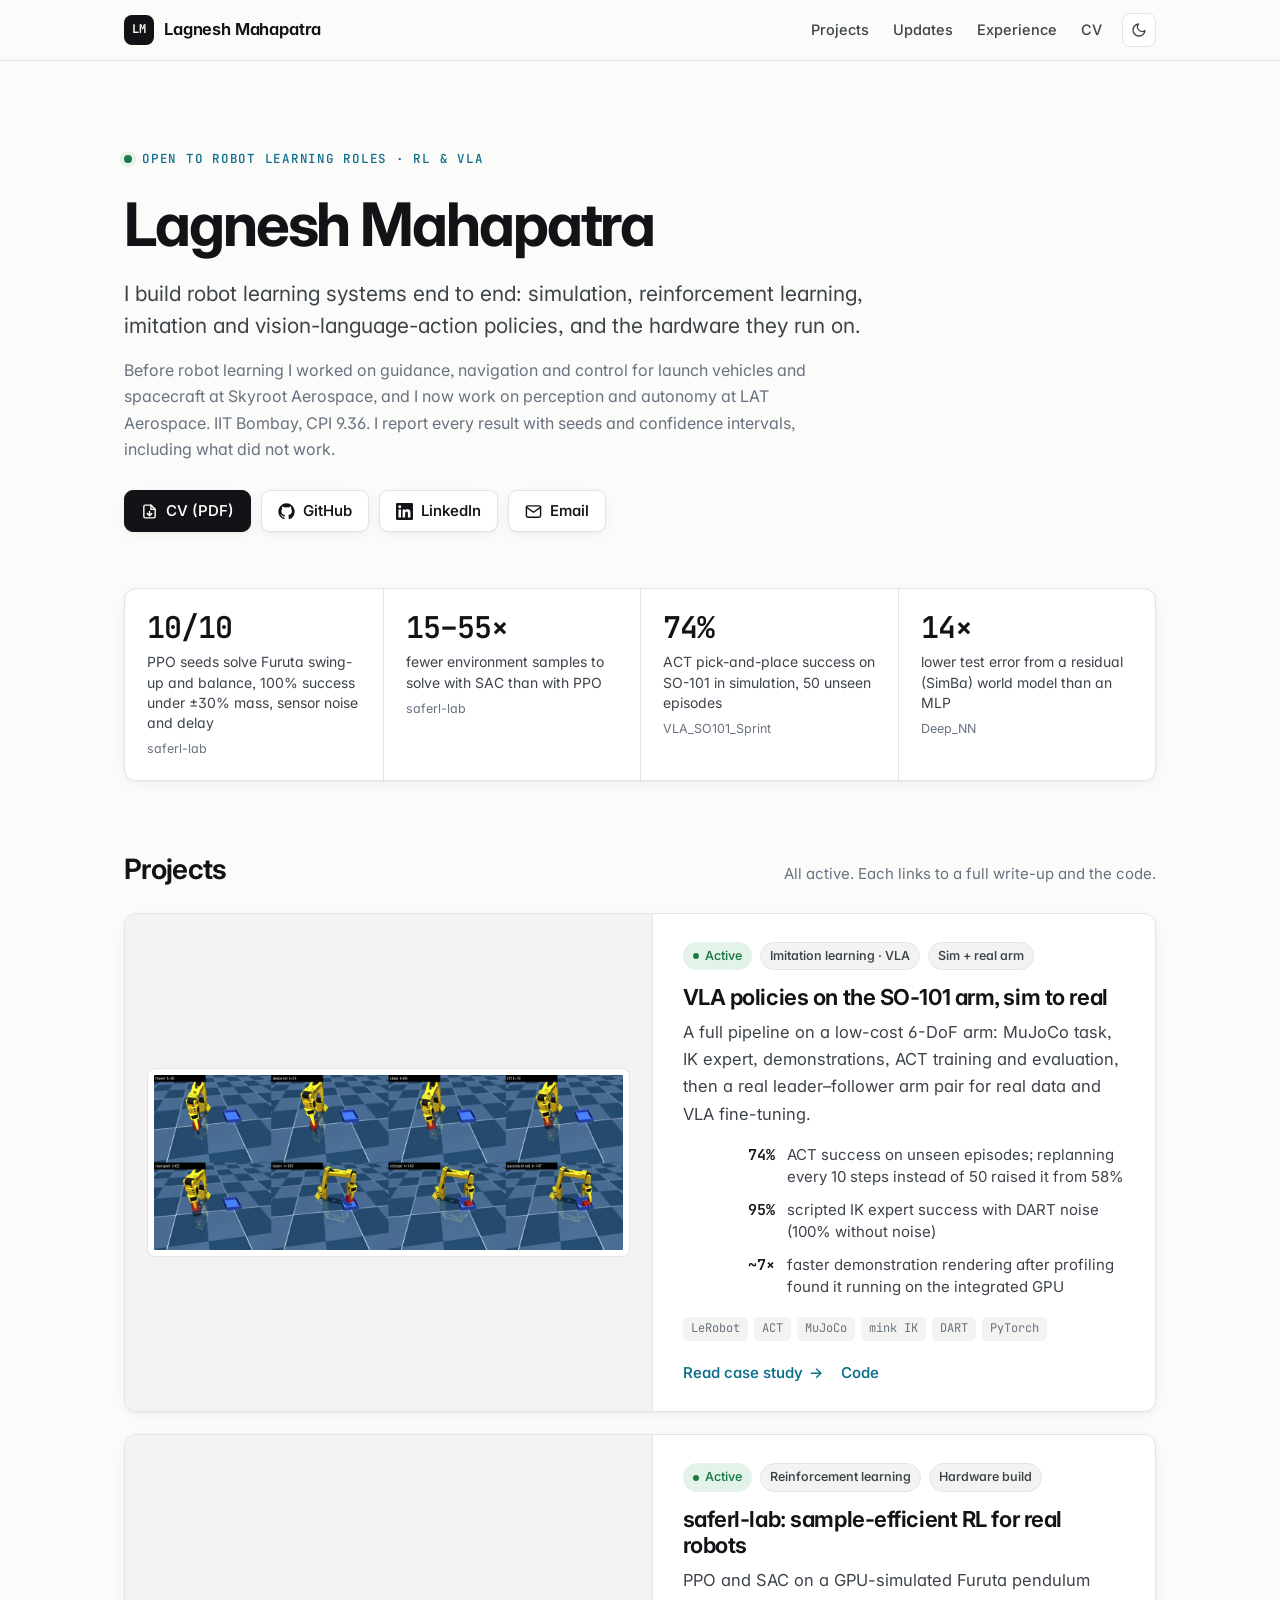
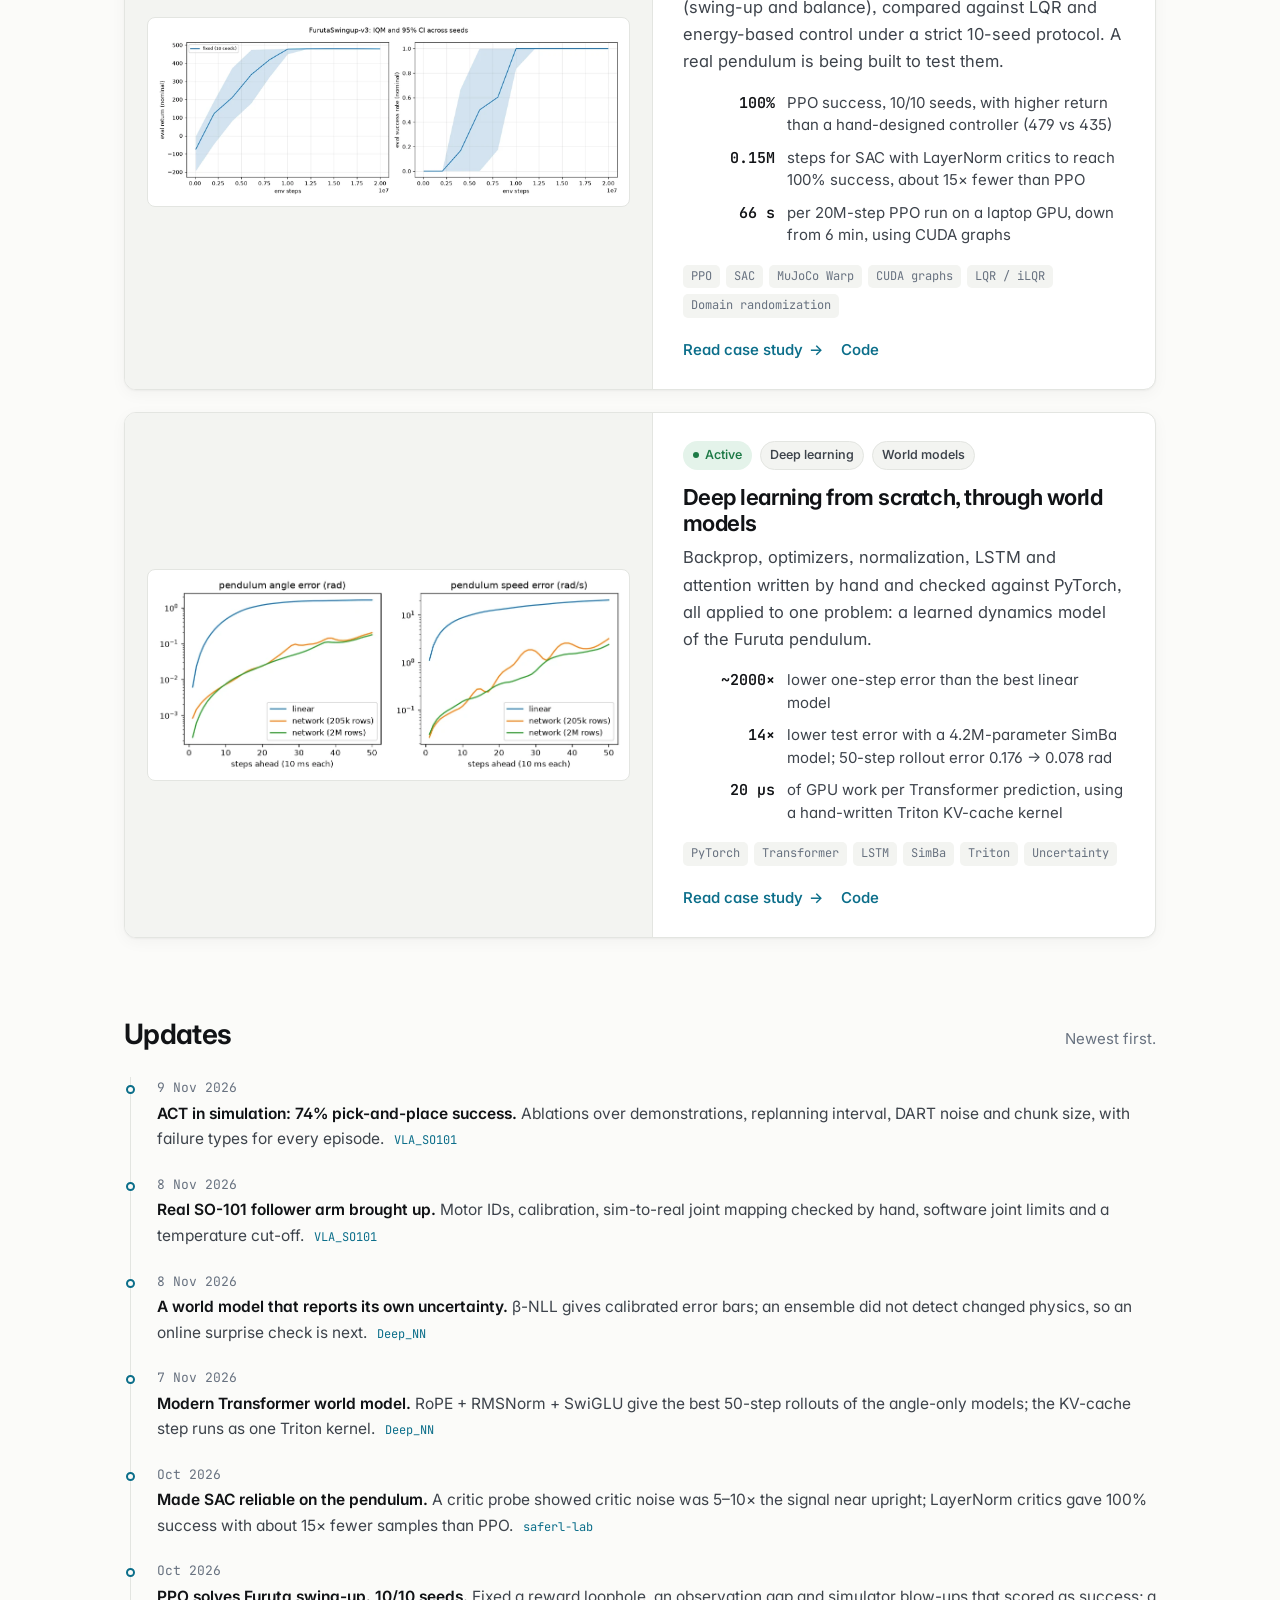
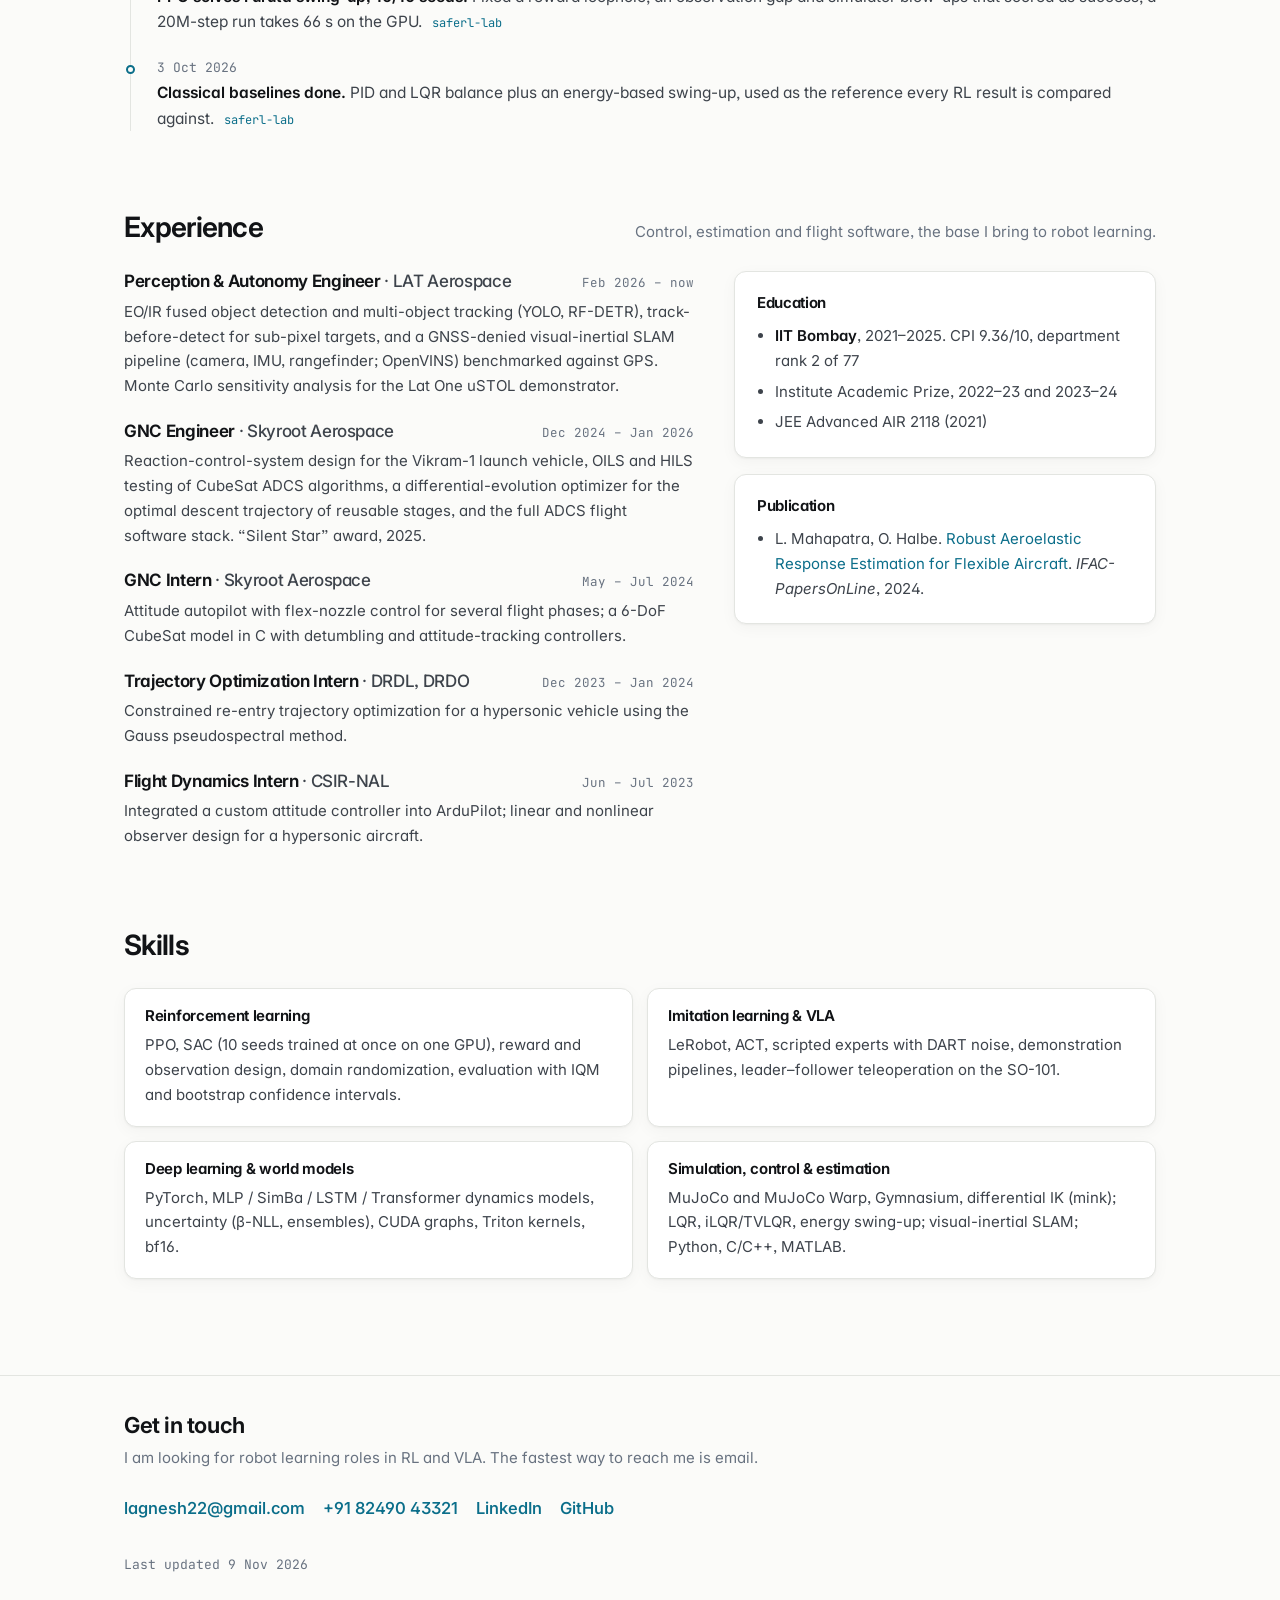
==== index.html @ abe3c2e4 "Portfolio site: home page and three project case studies Co-Authored-By: Claude Opus 5.5 <noreply@an" ====
<!doctype html>
<html lang="en">
<head>
  <meta charset="utf-8">
  <meta name="viewport" content="width=device-width, initial-scale=1">
  <title>Lagnesh Mahapatra · Robot Learning (RL &amp; VLA)</title>
  <meta name="description" content="Lagnesh Mahapatra: robot learning engineer working on reinforcement learning and vision-language-action policies, from MuJoCo simulation to real hardware (SO-101 arm, Furuta pendulum). IIT Bombay, ex-Skyroot GNC.">
  <meta name="author" content="Lagnesh Mahapatra">
  <link rel="canonical" href="https://lagnesh2003.github.io/">

  <meta property="og:type" content="website">
  <meta property="og:url" content="https://lagnesh2003.github.io/">
  <meta property="og:title" content="Lagnesh Mahapatra · Robot Learning (RL & VLA)">
  <meta property="og:description" content="RL and VLA policies for robots, sim to real: PPO/SAC on a Furuta pendulum, ACT/VLA on an SO-101 arm, world models from scratch.">
  <meta property="og:image" content="https://lagnesh2003.github.io/assets/img/og.png">
  <meta property="og:image:width" content="1200">
  <meta property="og:image:height" content="630">
  <meta name="twitter:card" content="summary_large_image">

  <link rel="icon" href="/favicon.svg" type="image/svg+xml">
  <meta name="theme-color" content="#fbfbf9" media="(prefers-color-scheme: light)">
  <meta name="theme-color" content="#0d0f12" media="(prefers-color-scheme: dark)">

  <link rel="preconnect" href="https://fonts.googleapis.com">
  <link rel="preconnect" href="https://fonts.gstatic.com" crossorigin>
  <link href="https://fonts.googleapis.com/css2?family=Inter:wght@400;500;600;700&family=JetBrains+Mono:wght@400;500;600&display=swap" rel="stylesheet">
  <link rel="stylesheet" href="/assets/css/style.css">
  <script>try{var t=localStorage.getItem("theme");if(t)document.documentElement.dataset.theme=t}catch(e){}</script>

  <script type="application/ld+json">
  {
    "@context": "https://schema.org",
    "@type": "Person",
    "name": "Lagnesh Mahapatra",
    "url": "https://lagnesh2003.github.io/",
    "jobTitle": "Robot Learning Engineer",
    "alumniOf": "Indian Institute of Technology Bombay",
    "knowsAbout": ["Reinforcement learning", "Vision-language-action models", "Imitation learning", "World models", "Robotics", "MuJoCo", "Control systems"],
    "sameAs": [
      "https://github.com/Lagnesh2003",
      "https://www.linkedin.com/in/lagnesh-mahapatra-135503249/"
    ]
  }
  </script>
</head>
<body>
<a class="skip" href="#main">Skip to content</a>

<header class="site-header">
  <div class="wrap">
    <a class="brand" href="/" aria-label="Lagnesh Mahapatra, home"><span class="brand-mark">LM</span><span class="brand-name">Lagnesh Mahapatra</span></a>
    <nav class="nav" aria-label="Main">
      <a href="#projects">Projects</a>
      <a href="#updates" class="hide-sm">Updates</a>
      <a href="#experience" class="hide-sm">Experience</a>
      <a href="/assets/Lagnesh_Mahapatra_CV.pdf">CV</a>
      <button class="theme-toggle" type="button" aria-label="Switch light or dark theme">
        <svg class="moon" viewBox="0 0 24 24" fill="none" stroke="currentColor" stroke-width="2" stroke-linecap="round" stroke-linejoin="round" aria-hidden="true"><path d="M21 12.8A9 9 0 1 1 11.2 3a7 7 0 0 0 9.8 9.8z"/></svg>
        <svg class="sun" viewBox="0 0 24 24" fill="none" stroke="currentColor" stroke-width="2" stroke-linecap="round" aria-hidden="true"><circle cx="12" cy="12" r="4"/><path d="M12 2v2M12 20v2M4.9 4.9l1.4 1.4M17.7 17.7l1.4 1.4M2 12h2M20 12h2M4.9 19.1l1.4-1.4M17.7 6.3l1.4-1.4"/></svg>
      </button>
    </nav>
  </div>
</header>

<main id="main">

  <!-- ============================== HERO ============================== -->
  <section class="hero">
    <div class="wrap">
      <div class="eyebrow"><span class="status-dot" aria-hidden="true"></span>Open to robot learning roles · RL &amp; VLA</div>
      <h1>Lagnesh Mahapatra</h1>
      <p class="lead">I build robot learning systems end to end: simulation, reinforcement learning, imitation and vision-language-action policies, and the hardware they run on.</p>
      <p class="sub">Before robot learning I worked on guidance, navigation and control for launch vehicles and spacecraft at Skyroot Aerospace, and I now work on perception and autonomy at LAT Aerospace. IIT Bombay, CPI 9.36. I report every result with seeds and confidence intervals, including what did not work.</p>
      <div class="actions">
        <a class="btn btn-primary" href="/assets/Lagnesh_Mahapatra_CV.pdf">
          <svg viewBox="0 0 24 24" fill="none" stroke="currentColor" stroke-width="2" stroke-linecap="round" stroke-linejoin="round" aria-hidden="true"><path d="M14 3H6a2 2 0 0 0-2 2v14a2 2 0 0 0 2 2h12a2 2 0 0 0 2-2V9z"/><path d="M14 3v6h6M12 12v6M9 15l3 3 3-3"/></svg>
          CV (PDF)
        </a>
        <a class="btn" href="https://github.com/Lagnesh2003">
          <svg viewBox="0 0 24 24" fill="currentColor" aria-hidden="true"><path d="M12 .5A11.5 11.5 0 0 0 .5 12a11.5 11.5 0 0 0 7.9 10.9c.6.1.8-.3.8-.6v-2c-3.2.7-3.9-1.5-3.9-1.5-.5-1.3-1.3-1.7-1.3-1.7-1.1-.7.1-.7.1-.7 1.2.1 1.8 1.2 1.8 1.2 1 1.8 2.8 1.3 3.5 1 .1-.8.4-1.3.7-1.6-2.6-.3-5.3-1.3-5.3-5.7 0-1.3.5-2.3 1.2-3.1-.1-.3-.5-1.5.1-3.1 0 0 1-.3 3.2 1.2a11 11 0 0 1 5.8 0c2.2-1.5 3.2-1.2 3.2-1.2.6 1.6.2 2.8.1 3.1.8.8 1.2 1.9 1.2 3.1 0 4.4-2.7 5.4-5.3 5.7.4.4.8 1.1.8 2.2v3.2c0 .3.2.7.8.6A11.5 11.5 0 0 0 23.5 12 11.5 11.5 0 0 0 12 .5z"/></svg>
          GitHub
        </a>
        <a class="btn" href="https://www.linkedin.com/in/lagnesh-mahapatra-135503249/">
          <svg viewBox="0 0 24 24" fill="currentColor" aria-hidden="true"><path d="M20.4 20.5h-3.6v-5.6c0-1.3 0-3-1.8-3s-2.1 1.4-2.1 2.9v5.7H9.3V9h3.4v1.6c.5-.9 1.6-1.8 3.4-1.8 3.6 0 4.3 2.4 4.3 5.5v6.2zM5.3 7.4a2.1 2.1 0 1 1 0-4.2 2.1 2.1 0 0 1 0 4.2zM7.1 20.5H3.5V9h3.6v11.5zM22.2 0H1.8C.8 0 0 .8 0 1.7v20.6c0 .9.8 1.7 1.8 1.7h20.4c1 0 1.8-.8 1.8-1.7V1.7C24 .8 23.2 0 22.2 0z"/></svg>
          LinkedIn
        </a>
        <a class="btn" href="mailto:lagnesh22@gmail.com">
          <svg viewBox="0 0 24 24" fill="none" stroke="currentColor" stroke-width="2" stroke-linecap="round" stroke-linejoin="round" aria-hidden="true"><rect x="2" y="4" width="20" height="16" rx="2"/><path d="m22 6-10 7L2 6"/></svg>
          Email
        </a>
      </div>
    </div>
  </section>

  <!-- ============================== HEADLINE NUMBERS ============================== -->
  <section aria-label="Headline results">
    <div class="wrap">
      <div class="stats">
        <div class="stat">
          <div class="num">10/10</div>
          <div class="label">PPO seeds solve Furuta swing-up and balance, 100% success under ±30% mass, sensor noise and delay</div>
          <div class="src">saferl-lab</div>
        </div>
        <div class="stat">
          <div class="num">15–55×</div>
          <div class="label">fewer environment samples to solve with SAC than with PPO</div>
          <div class="src">saferl-lab</div>
        </div>
        <div class="stat">
          <div class="num">74%</div>
          <div class="label">ACT pick-and-place success on SO-101 in simulation, 50 unseen episodes</div>
          <div class="src">VLA_SO101_Sprint</div>
        </div>
        <div class="stat">
          <div class="num">14×</div>
          <div class="label">lower test error from a residual (SimBa) world model than an MLP</div>
          <div class="src">Deep_NN</div>
        </div>
      </div>
    </div>
  </section>

  <!-- ============================== PROJECTS ============================== -->
  <section class="section" id="projects">
    <div class="wrap">
      <div class="section-head">
        <h2>Projects</h2>
        <p>All active. Each links to a full write-up and the code.</p>
      </div>

      <div class="projects">

        <!-- ---------- Project 1: VLA on SO-101 ---------- -->
        <article class="project">
          <a class="project-media" href="/projects/vla-so101.html" aria-hidden="true" tabindex="-1">
            <img src="/assets/img/so101-filmstrip.webp" width="1280" height="480" alt="Simulated SO-101 arm picking a red cube and placing it in a blue bin, eight frames from hover to release">
          </a>
          <div class="project-body">
            <div class="meta-row"><span class="pill live">Active</span><span class="pill">Imitation learning · VLA</span><span class="pill">Sim + real arm</span></div>
            <h3><a href="/projects/vla-so101.html">VLA policies on the SO-101 arm, sim to real</a></h3>
            <p class="tagline">A full pipeline on a low-cost 6-DoF arm: MuJoCo task, IK expert, demonstrations, ACT training and evaluation, then a real leader–follower arm pair for real data and VLA fine-tuning.</p>
            <ul class="results">
              <li><span class="v">74%</span><span>ACT success on unseen episodes; replanning every 10 steps instead of 50 raised it from 58%</span></li>
              <li><span class="v">95%</span><span>scripted IK expert success with DART noise (100% without noise)</span></li>
              <li><span class="v">~7×</span><span>faster demonstration rendering after profiling found it running on the integrated GPU</span></li>
            </ul>
            <ul class="tags"><li>LeRobot</li><li>ACT</li><li>MuJoCo</li><li>mink IK</li><li>DART</li><li>PyTorch</li></ul>
            <div class="card-links">
              <a href="/projects/vla-so101.html">Read case study <span class="arrow">→</span></a>
              <a href="https://github.com/Lagnesh2003/VLA_SO101_Sprint">Code</a>
            </div>
          </div>
        </article>

        <!-- ---------- Project 2: saferl-lab ---------- -->
        <article class="project">
          <a class="project-media" href="/projects/saferl-lab.html" aria-hidden="true" tabindex="-1">
            <img src="/assets/img/ppo-v3-curves.webp" width="1400" height="525" alt="PPO evaluation return and success rate versus environment steps on the Furuta swing-up task, 10 seeds, reaching 100% success by 10 million steps">
          </a>
          <div class="project-body">
            <div class="meta-row"><span class="pill live">Active</span><span class="pill">Reinforcement learning</span><span class="pill">Hardware build</span></div>
            <h3><a href="/projects/saferl-lab.html">saferl-lab: sample-efficient RL for real robots</a></h3>
            <p class="tagline">PPO and SAC on a GPU-simulated Furuta pendulum (swing-up and balance), compared against LQR and energy-based control under a strict 10-seed protocol. A real pendulum is being built to test them.</p>
            <ul class="results">
              <li><span class="v">100%</span><span>PPO success, 10/10 seeds, with higher return than a hand-designed controller (479 vs 435)</span></li>
              <li><span class="v">0.15M</span><span>steps for SAC with LayerNorm critics to reach 100% success, about 15× fewer than PPO</span></li>
              <li><span class="v">66 s</span><span>per 20M-step PPO run on a laptop GPU, down from 6 min, using CUDA graphs</span></li>
            </ul>
            <ul class="tags"><li>PPO</li><li>SAC</li><li>MuJoCo Warp</li><li>CUDA graphs</li><li>LQR / iLQR</li><li>Domain randomization</li></ul>
            <div class="card-links">
              <a href="/projects/saferl-lab.html">Read case study <span class="arrow">→</span></a>
              <a href="https://github.com/Lagnesh2003/saferl-lab">Code</a>
            </div>
          </div>
        </article>

        <!-- ---------- Project 3: Deep_NN ---------- -->
        <article class="project">
          <a class="project-media" href="/projects/deep-nn.html" aria-hidden="true" tabindex="-1">
            <img src="/assets/img/wm-rollout-error.webp" width="1005" height="424" alt="Pendulum angle and speed error over 50 rollout steps: the neural world model stays 10 to 100 times below a linear model">
          </a>
          <div class="project-body">
            <div class="meta-row"><span class="pill live">Active</span><span class="pill">Deep learning</span><span class="pill">World models</span></div>
            <h3><a href="/projects/deep-nn.html">Deep learning from scratch, through world models</a></h3>
            <p class="tagline">Backprop, optimizers, normalization, LSTM and attention written by hand and checked against PyTorch, all applied to one problem: a learned dynamics model of the Furuta pendulum.</p>
            <ul class="results">
              <li><span class="v">~2000×</span><span>lower one-step error than the best linear model</span></li>
              <li><span class="v">14×</span><span>lower test error with a 4.2M-parameter SimBa model; 50-step rollout error 0.176 → 0.078 rad</span></li>
              <li><span class="v">20 µs</span><span>of GPU work per Transformer prediction, using a hand-written Triton KV-cache kernel</span></li>
            </ul>
            <ul class="tags"><li>PyTorch</li><li>Transformer</li><li>LSTM</li><li>SimBa</li><li>Triton</li><li>Uncertainty</li></ul>
            <div class="card-links">
              <a href="/projects/deep-nn.html">Read case study <span class="arrow">→</span></a>
              <a href="https://github.com/Lagnesh2003/Deep_NN">Code</a>
            </div>
          </div>
        </article>

      </div>
    </div>
  </section>

  <!-- ============================== UPDATES ==============================
       To add an update: copy one <li> block, paste it at the TOP of the list,
       change the date, text and project tag. Keep 6–10 entries.
  -->
  <section class="section" id="updates">
    <div class="wrap">
      <div class="section-head">
        <h2>Updates</h2>
        <p>Newest first.</p>
      </div>
      <ol class="timeline">
        <li>
          <time datetime="2026-11-09">9 Nov 2026</time>
          <div class="what"><strong>ACT in simulation: 74% pick-and-place success.</strong> Ablations over demonstrations, replanning interval, DART noise and chunk size, with failure types for every episode. <span class="proj">VLA_SO101</span></div>
        </li>
        <li>
          <time datetime="2026-11-08">8 Nov 2026</time>
          <div class="what"><strong>Real SO-101 follower arm brought up.</strong> Motor IDs, calibration, sim-to-real joint mapping checked by hand, software joint limits and a temperature cut-off. <span class="proj">VLA_SO101</span></div>
        </li>
        <li>
          <time datetime="2026-11-08">8 Nov 2026</time>
          <div class="what"><strong>A world model that reports its own uncertainty.</strong> β-NLL gives calibrated error bars; an ensemble did not detect changed physics, so an online surprise check is next. <span class="proj">Deep_NN</span></div>
        </li>
        <li>
          <time datetime="2026-11-07">7 Nov 2026</time>
          <div class="what"><strong>Modern Transformer world model.</strong> RoPE + RMSNorm + SwiGLU give the best 50-step rollouts of the angle-only models; the KV-cache step runs as one Triton kernel. <span class="proj">Deep_NN</span></div>
        </li>
        <li>
          <time datetime="2026-10">Oct 2026</time>
          <div class="what"><strong>Made SAC reliable on the pendulum.</strong> A critic probe showed critic noise was 5–10× the signal near upright; LayerNorm critics gave 100% success with about 15× fewer samples than PPO. <span class="proj">saferl-lab</span></div>
        </li>
        <li>
          <time datetime="2026-10">Oct 2026</time>
          <div class="what"><strong>PPO solves Furuta swing-up, 10/10 seeds.</strong> Fixed a reward loophole, an observation gap and simulator blow-ups that scored as success; a 20M-step run takes 66 s on the GPU. <span class="proj">saferl-lab</span></div>
        </li>
        <li>
          <time datetime="2026-10-03">3 Oct 2026</time>
          <div class="what"><strong>Classical baselines done.</strong> PID and LQR balance plus an energy-based swing-up, used as the reference every RL result is compared against. <span class="proj">saferl-lab</span></div>
        </li>
      </ol>
    </div>
  </section>

  <!-- ============================== EXPERIENCE ============================== -->
  <section class="section" id="experience">
    <div class="wrap">
      <div class="section-head">
        <h2>Experience</h2>
        <p>Control, estimation and flight software, the base I bring to robot learning.</p>
      </div>
      <div class="two-col">
        <ol class="xp">
          <li>
            <div class="xp-head"><h3>Perception &amp; Autonomy Engineer <span class="org">· LAT Aerospace</span></h3><span class="when">Feb 2026 – now</span></div>
            <p>EO/IR fused object detection and multi-object tracking (YOLO, RF-DETR), track-before-detect for sub-pixel targets, and a GNSS-denied visual-inertial SLAM pipeline (camera, IMU, rangefinder; OpenVINS) benchmarked against GPS. Monte Carlo sensitivity analysis for the Lat One uSTOL demonstrator.</p>
          </li>
          <li>
            <div class="xp-head"><h3>GNC Engineer <span class="org">· Skyroot Aerospace</span></h3><span class="when">Dec 2024 – Jan 2026</span></div>
            <p>Reaction-control-system design for the Vikram-1 launch vehicle, OILS and HILS testing of CubeSat ADCS algorithms, a differential-evolution optimizer for the optimal descent trajectory of reusable stages, and the full ADCS flight software stack. “Silent Star” award, 2025.</p>
          </li>
          <li>
            <div class="xp-head"><h3>GNC Intern <span class="org">· Skyroot Aerospace</span></h3><span class="when">May – Jul 2024</span></div>
            <p>Attitude autopilot with flex-nozzle control for several flight phases; a 6-DoF CubeSat model in C with detumbling and attitude-tracking controllers.</p>
          </li>
          <li>
            <div class="xp-head"><h3>Trajectory Optimization Intern <span class="org">· DRDL, DRDO</span></h3><span class="when">Dec 2023 – Jan 2024</span></div>
            <p>Constrained re-entry trajectory optimization for a hypersonic vehicle using the Gauss pseudospectral method.</p>
          </li>
          <li>
            <div class="xp-head"><h3>Flight Dynamics Intern <span class="org">· CSIR-NAL</span></h3><span class="when">Jun – Jul 2023</span></div>
            <p>Integrated a custom attitude controller into ArduPilot; linear and nonlinear observer design for a hypersonic aircraft.</p>
          </li>
        </ol>
        <div>
          <div class="panel">
            <h3>Education</h3>
            <ul>
              <li><strong>IIT Bombay</strong>, 2021–2025. CPI 9.36/10, department rank 2 of 77</li>
              <li>Institute Academic Prize, 2022–23 and 2023–24</li>
              <li>JEE Advanced AIR 2118 (2021)</li>
            </ul>
          </div>
          <div class="panel">
            <h3>Publication</h3>
            <ul>
              <li>L. Mahapatra, O. Halbe. <a href="https://doi.org/10.1016/j.ifacol.2024.05.017">Robust Aeroelastic Response Estimation for Flexible Aircraft</a>. <em>IFAC-PapersOnLine</em>, 2024.</li>
            </ul>
          </div>
        </div>
      </div>
    </div>
  </section>

  <!-- ============================== SKILLS ============================== -->
  <section class="section" id="skills">
    <div class="wrap">
      <div class="section-head"><h2>Skills</h2></div>
      <div class="skills">
        <div class="skill">
          <h3>Reinforcement learning</h3>
          <p>PPO, SAC (10 seeds trained at once on one GPU), reward and observation design, domain randomization, evaluation with IQM and bootstrap confidence intervals.</p>
        </div>
        <div class="skill">
          <h3>Imitation learning &amp; VLA</h3>
          <p>LeRobot, ACT, scripted experts with DART noise, demonstration pipelines, leader–follower teleoperation on the SO-101.</p>
        </div>
        <div class="skill">
          <h3>Deep learning &amp; world models</h3>
          <p>PyTorch, MLP / SimBa / LSTM / Transformer dynamics models, uncertainty (β-NLL, ensembles), CUDA graphs, Triton kernels, bf16.</p>
        </div>
        <div class="skill">
          <h3>Simulation, control &amp; estimation</h3>
          <p>MuJoCo and MuJoCo Warp, Gymnasium, differential IK (mink); LQR, iLQR/TVLQR, energy swing-up; visual-inertial SLAM; Python, C/C++, MATLAB.</p>
        </div>
      </div>
    </div>
  </section>

</main>

<footer class="site-footer" id="contact">
  <div class="wrap">
    <div>
      <h2>Get in touch</h2>
      <p>I am looking for robot learning roles in RL and VLA. The fastest way to reach me is email.</p>
    </div>
    <div class="footer-links">
      <a href="mailto:lagnesh22@gmail.com">lagnesh22@gmail.com</a>
      <a href="tel:+918249043321">+91 82490 43321</a>
      <a href="https://www.linkedin.com/in/lagnesh-mahapatra-135503249/">LinkedIn</a>
      <a href="https://github.com/Lagnesh2003">GitHub</a>
    </div>
    <div class="footer-note">Last updated 9 Nov 2026</div>
  </div>
</footer>

<script src="/assets/js/main.js" defer></script>
</body>
</html>
---- assets/css/style.css ----
/* ==========================================================================
   Lagnesh Mahapatra — portfolio
   Design tokens first. Change colours here only.
   ========================================================================== */

:root {
  --bg: #fbfbf9;
  --surface: #ffffff;
  --surface-2: #f3f4f1;
  --text: #111316;
  --text-2: #3d434b;
  --muted: #687280;
  --border: #e3e5e1;
  --accent: #0b6e8a;
  --accent-soft: #e3f1f5;
  --good: #1d7a46;
  --good-soft: #e4f3ea;
  --warn: #8a5a00;
  --warn-soft: #fbf0d9;
  --figure-bg: #ffffff;
  --shadow: 0 1px 2px rgba(17, 19, 22, .04), 0 4px 16px rgba(17, 19, 22, .04);

  --font-sans: "Inter", ui-sans-serif, system-ui, -apple-system, "Segoe UI", Roboto, sans-serif;
  --font-mono: "JetBrains Mono", ui-monospace, "SFMono-Regular", Consolas, monospace;

  --radius: 12px;
  --radius-sm: 8px;
  --wrap: 1080px;
  --gutter: 24px;

  color-scheme: light;
}

@media (prefers-color-scheme: dark) {
  :root:not([data-theme="light"]) {
    --bg: #0d0f12;
    --surface: #14171b;
    --surface-2: #1a1e23;
    --text: #eceef0;
    --text-2: #c3c8ce;
    --muted: #8f99a4;
    --border: #262b31;
    --accent: #5fc4e0;
    --accent-soft: #11303a;
    --good: #5fd18f;
    --good-soft: #12301f;
    --warn: #e6b450;
    --warn-soft: #33270f;
    --figure-bg: #f6f6f4;
    --shadow: none;
    color-scheme: dark;
  }
}

:root[data-theme="dark"] {
  --bg: #0d0f12;
  --surface: #14171b;
  --surface-2: #1a1e23;
  --text: #eceef0;
  --text-2: #c3c8ce;
  --muted: #8f99a4;
  --border: #262b31;
  --accent: #5fc4e0;
  --accent-soft: #11303a;
  --good: #5fd18f;
  --good-soft: #12301f;
  --warn: #e6b450;
  --warn-soft: #33270f;
  --figure-bg: #f6f6f4;
  --shadow: none;
  color-scheme: dark;
}

/* ---------- Base ---------- */

*, *::before, *::after { box-sizing: border-box; }

html { -webkit-text-size-adjust: 100%; scroll-behavior: smooth; scroll-padding-top: 80px; }
@media (prefers-reduced-motion: reduce) { html { scroll-behavior: auto; } }

body {
  margin: 0;
  background: var(--bg);
  color: var(--text);
  font-family: var(--font-sans);
  font-size: 16.5px;
  line-height: 1.65;
  font-feature-settings: "cv11", "ss01", "ss03";
  -webkit-font-smoothing: antialiased;
  text-rendering: optimizeLegibility;
}

img { max-width: 100%; height: auto; display: block; }

a { color: var(--accent); text-decoration: none; text-underline-offset: 3px; }
a:hover { text-decoration: underline; }
a:focus-visible, button:focus-visible { outline: 2px solid var(--accent); outline-offset: 3px; border-radius: 4px; }

h1, h2, h3, h4 { line-height: 1.2; letter-spacing: -0.02em; margin: 0; font-weight: 650; }
p { margin: 0 0 1em; }
strong { font-weight: 620; color: var(--text); }

code, .mono { font-family: var(--font-mono); font-size: .88em; }
code { background: var(--surface-2); border: 1px solid var(--border); padding: .08em .35em; border-radius: 5px; }

.wrap { max-width: var(--wrap); margin: 0 auto; padding: 0 var(--gutter); }
@media (max-width: 640px) { :root { --gutter: 16px; } body { font-size: 16px; } }

.skip { position: absolute; left: -999px; top: 8px; background: var(--surface); padding: 8px 12px; border-radius: 6px; z-index: 100; }
.skip:focus { left: 8px; }

.sr-only { position: absolute; width: 1px; height: 1px; padding: 0; margin: -1px; overflow: hidden; clip: rect(0,0,0,0); border: 0; }

/* ---------- Header ---------- */

.site-header {
  position: sticky; top: 0; z-index: 50;
  background: color-mix(in srgb, var(--bg) 85%, transparent);
  backdrop-filter: saturate(160%) blur(10px);
  -webkit-backdrop-filter: saturate(160%) blur(10px);
  border-bottom: 1px solid var(--border);
}
.site-header .wrap { display: flex; align-items: center; justify-content: space-between; height: 60px; gap: 16px; }

.brand { display: flex; align-items: center; gap: 10px; color: var(--text); font-weight: 650; letter-spacing: -0.01em; white-space: nowrap; }
.brand:hover { text-decoration: none; }
.brand-mark {
  width: 30px; height: 30px; border-radius: 8px; display: grid; place-items: center;
  background: var(--text); color: var(--bg); font-family: var(--font-mono); font-size: 12px; font-weight: 700; letter-spacing: 0;
}

.nav { display: flex; align-items: center; gap: 4px; }
.nav a { color: var(--text-2); font-size: 14.5px; font-weight: 500; padding: 6px 10px; border-radius: 6px; }
.nav a:hover { color: var(--text); background: var(--surface-2); text-decoration: none; }
@media (max-width: 720px) { .nav .hide-sm { display: none; } }
@media (max-width: 440px) { .brand .brand-name { display: none; } }

.theme-toggle {
  border: 1px solid var(--border); background: var(--surface); color: var(--text-2);
  width: 34px; height: 34px; border-radius: 8px; display: grid; place-items: center; cursor: pointer; margin-left: 6px;
}
.theme-toggle:hover { color: var(--text); }
.theme-toggle svg { width: 16px; height: 16px; }
.theme-toggle .sun { display: none; }
:root[data-theme="dark"] .theme-toggle .sun { display: block; }
:root[data-theme="dark"] .theme-toggle .moon { display: none; }
@media (prefers-color-scheme: dark) {
  :root:not([data-theme="light"]) .theme-toggle .sun { display: block; }
  :root:not([data-theme="light"]) .theme-toggle .moon { display: none; }
}

/* ---------- Hero ---------- */

.hero { padding: 88px 0 56px; }
@media (max-width: 640px) { .hero { padding: 48px 0 36px; } }

.eyebrow {
  font-family: var(--font-mono); font-size: 12.5px; letter-spacing: .06em; text-transform: uppercase;
  color: var(--accent); font-weight: 500; margin-bottom: 18px; display: flex; align-items: center; gap: 10px; flex-wrap: wrap;
}
.status-dot { width: 8px; height: 8px; border-radius: 50%; background: var(--good); box-shadow: 0 0 0 4px var(--good-soft); }

.hero h1 { font-size: clamp(38px, 6vw, 60px); letter-spacing: -0.035em; font-weight: 700; margin-bottom: 18px; }
.hero .lead { font-size: clamp(18px, 2.1vw, 21px); line-height: 1.55; color: var(--text-2); max-width: 760px; margin-bottom: 14px; }
.hero .sub { color: var(--muted); max-width: 720px; font-size: 16px; }

.actions { display: flex; flex-wrap: wrap; gap: 10px; margin-top: 28px; }
.btn {
  display: inline-flex; align-items: center; gap: 8px; height: 42px; padding: 0 16px; border-radius: 9px;
  font-size: 15px; font-weight: 550; border: 1px solid var(--border); background: var(--surface); color: var(--text);
  box-shadow: var(--shadow); transition: border-color .15s, transform .15s;
}
.btn:hover { text-decoration: none; border-color: var(--muted); }
.btn svg { width: 17px; height: 17px; flex: none; }
.btn-primary { background: var(--text); color: var(--bg); border-color: var(--text); }
.btn-primary:hover { border-color: var(--text); opacity: .9; }

/* ---------- Stats ---------- */

.stats {
  display: grid; grid-template-columns: repeat(4, 1fr); gap: 0;
  border: 1px solid var(--border); border-radius: var(--radius); background: var(--surface); box-shadow: var(--shadow); overflow: hidden;
}
.stat { padding: 22px 22px 20px; border-left: 1px solid var(--border); }
.stat:first-child { border-left: 0; }
.stat .num { font-family: var(--font-mono); font-size: 30px; font-weight: 600; letter-spacing: -0.03em; color: var(--text); line-height: 1.1; }
.stat .label { font-size: 14px; color: var(--text-2); margin-top: 8px; line-height: 1.45; }
.stat .src { font-size: 12.5px; color: var(--muted); margin-top: 6px; }
@media (max-width: 860px) {
  .stats { grid-template-columns: 1fr 1fr; }
  .stat:nth-child(3) { border-left: 0; }
  .stat:nth-child(n+3) { border-top: 1px solid var(--border); }
}
@media (max-width: 420px) {
  .stats { grid-template-columns: 1fr; }
  .stat { border-left: 0; }
  .stat:nth-child(n+2) { border-top: 1px solid var(--border); }
}

/* ---------- Sections ---------- */

.section { padding: 72px 0 8px; }
@media (max-width: 640px) { .section { padding: 52px 0 4px; } }
.section-head { display: flex; align-items: baseline; justify-content: space-between; gap: 16px; margin-bottom: 26px; flex-wrap: wrap; }
.section-head h2 { font-size: 28px; letter-spacing: -0.025em; }
.section-head p { color: var(--muted); margin: 0; font-size: 15px; }
.kicker { font-family: var(--font-mono); font-size: 12px; text-transform: uppercase; letter-spacing: .08em; color: var(--muted); margin-bottom: 8px; }

/* ---------- Project cards ---------- */

.projects { display: grid; gap: 22px; }

.project {
  display: grid; grid-template-columns: 1.05fr 1fr; gap: 0;
  border: 1px solid var(--border); border-radius: var(--radius); background: var(--surface); overflow: hidden; box-shadow: var(--shadow);
}
.project-media {
  background: var(--surface-2); display: flex; align-items: center; justify-content: center; padding: 22px;
  border-right: 1px solid var(--border); min-height: 100%;
}
.project-media img { border-radius: 8px; width: 100%; background: var(--figure-bg); padding: 6px; border: 1px solid var(--border); }
.project-media.full { padding: 0; }
.project-media.full img { border-radius: 0; height: 100%; object-fit: cover; }
.project-body { padding: 28px 30px 26px; display: flex; flex-direction: column; }
.project-body h3 { font-size: 22px; margin-bottom: 8px; }
.project-body h3 a { color: var(--text); }
.project-body .tagline { color: var(--text-2); margin-bottom: 16px; }

@media (max-width: 860px) {
  .project { grid-template-columns: 1fr; }
  .project-media { border-right: 0; border-bottom: 1px solid var(--border); }
  .project-body { padding: 22px 20px 20px; }
}

.meta-row { display: flex; align-items: center; gap: 8px; flex-wrap: wrap; margin-bottom: 14px; }
.pill {
  display: inline-flex; align-items: center; gap: 6px; font-size: 12.5px; font-weight: 550; padding: 3px 9px; border-radius: 999px;
  background: var(--surface-2); color: var(--text-2); border: 1px solid var(--border); white-space: nowrap;
}
.pill.live { background: var(--good-soft); color: var(--good); border-color: transparent; }
.pill.live::before { content: ""; width: 6px; height: 6px; border-radius: 50%; background: currentColor; }
.pill.next { background: var(--warn-soft); color: var(--warn); border-color: transparent; }

.results { list-style: none; padding: 0; margin: 0 0 18px; display: grid; gap: 10px; }
.results li { display: grid; grid-template-columns: 92px 1fr; gap: 12px; align-items: baseline; font-size: 15px; color: var(--text-2); line-height: 1.5; }
.results .v { font-family: var(--font-mono); font-weight: 600; color: var(--text); font-size: 15px; text-align: right; }
@media (max-width: 420px) { .results li { grid-template-columns: 78px 1fr; } }

.tags { display: flex; flex-wrap: wrap; gap: 6px; margin: 0 0 20px; padding: 0; list-style: none; }
.tags li { font-family: var(--font-mono); font-size: 12px; color: var(--muted); background: var(--surface-2); padding: 2px 8px; border-radius: 5px; }

.card-links { margin-top: auto; display: flex; gap: 18px; flex-wrap: wrap; font-weight: 550; font-size: 15px; }
.card-links a { display: inline-flex; align-items: center; gap: 6px; }
.arrow { transition: transform .15s; display: inline-block; }
a:hover .arrow { transform: translateX(3px); }

/* ---------- Updates timeline ---------- */

.timeline { list-style: none; margin: 0; padding: 0; border-left: 1px solid var(--border); margin-left: 6px; }
.timeline li { position: relative; padding: 0 0 22px 26px; }
.timeline li::before {
  content: ""; position: absolute; left: -5px; top: 8px; width: 9px; height: 9px; border-radius: 50%;
  background: var(--bg); border: 2px solid var(--accent);
}
.timeline li:last-child { padding-bottom: 0; }
.timeline time { font-family: var(--font-mono); font-size: 13px; color: var(--muted); display: block; margin-bottom: 2px; }
.timeline .what { color: var(--text-2); font-size: 15.5px; }
.timeline .what strong { color: var(--text); }
.timeline .proj { font-family: var(--font-mono); font-size: 12px; color: var(--accent); margin-left: 6px; white-space: nowrap; }

/* ---------- Experience ---------- */

.two-col { display: grid; grid-template-columns: 1.35fr 1fr; gap: 40px; }
@media (max-width: 860px) { .two-col { grid-template-columns: 1fr; gap: 28px; } }

.xp { list-style: none; margin: 0; padding: 0; display: grid; gap: 22px; }
.xp-head { display: flex; justify-content: space-between; gap: 12px; flex-wrap: wrap; align-items: baseline; }
.xp h3 { font-size: 17px; }
.xp .org { color: var(--text-2); font-weight: 500; }
.xp .when { font-family: var(--font-mono); font-size: 12.5px; color: var(--muted); white-space: nowrap; }
.xp p { color: var(--text-2); font-size: 15px; margin: 6px 0 0; }

.panel { border: 1px solid var(--border); border-radius: var(--radius); background: var(--surface); padding: 22px 22px 6px; box-shadow: var(--shadow); }
.panel + .panel { margin-top: 16px; }
.panel h3 { font-size: 15px; margin-bottom: 12px; }
.panel ul { margin: 0 0 16px; padding-left: 18px; color: var(--text-2); font-size: 15px; }
.panel li { margin-bottom: 6px; }

/* ---------- Skills ---------- */

.skills { display: grid; grid-template-columns: repeat(2, 1fr); gap: 14px; }
@media (max-width: 760px) { .skills { grid-template-columns: 1fr; } }
.skill { border: 1px solid var(--border); border-radius: var(--radius); background: var(--surface); padding: 18px 20px; box-shadow: var(--shadow); }
.skill h3 { font-size: 15px; margin-bottom: 8px; }
.skill p { color: var(--text-2); font-size: 15px; margin: 0; }

/* ---------- Footer ---------- */

.site-footer { margin-top: 88px; border-top: 1px solid var(--border); padding: 36px 0 44px; }
.site-footer .wrap { display: flex; justify-content: space-between; gap: 24px; flex-wrap: wrap; align-items: flex-start; }
.site-footer h2 { font-size: 22px; margin-bottom: 8px; }
.site-footer p { color: var(--muted); margin: 0; font-size: 15px; }
.footer-links { display: flex; gap: 18px; flex-wrap: wrap; font-weight: 550; }
.footer-note { width: 100%; font-size: 13px; color: var(--muted); font-family: var(--font-mono); margin-top: 8px; }

/* ==========================================================================
   Case-study pages
   ========================================================================== */

.crumbs { font-size: 14px; color: var(--muted); padding-top: 36px; }
.crumbs a { color: var(--muted); }
.crumbs a:hover { color: var(--text); }

.case-hero { padding: 22px 0 8px; }
.case-hero h1 { font-size: clamp(32px, 4.6vw, 46px); letter-spacing: -0.03em; margin-bottom: 14px; }
.case-hero .lead { font-size: 19px; color: var(--text-2); max-width: 780px; }

.facts {
  display: grid; grid-template-columns: repeat(4, 1fr); gap: 0; margin: 28px 0 8px;
  border-top: 1px solid var(--border); border-bottom: 1px solid var(--border);
}
.facts div { padding: 14px 16px 14px 0; }
.facts dt { font-family: var(--font-mono); font-size: 11.5px; text-transform: uppercase; letter-spacing: .07em; color: var(--muted); }
.facts dd { margin: 4px 0 0; font-size: 14.5px; color: var(--text); font-weight: 500; }
@media (max-width: 760px) { .facts { grid-template-columns: 1fr 1fr; } }

.prose { max-width: 780px; }
.prose h2 { font-size: 24px; margin: 56px 0 14px; letter-spacing: -0.02em; }
.prose h3 { font-size: 18px; margin: 30px 0 10px; }
.prose p, .prose li { color: var(--text-2); }
.prose ul, .prose ol { padding-left: 20px; margin: 0 0 1em; }
.prose li { margin-bottom: 6px; }
.prose li::marker { color: var(--muted); }

.wide { max-width: 100%; }

figure { margin: 26px 0; }
figure .frame { background: var(--figure-bg); border: 1px solid var(--border); border-radius: var(--radius); padding: 14px; }
figure .frame.flush { padding: 0; overflow: hidden; }
figcaption { font-size: 14px; color: var(--muted); margin-top: 10px; line-height: 1.55; }

.table-wrap { overflow-x: auto; margin: 18px 0 8px; border: 1px solid var(--border); border-radius: var(--radius); background: var(--surface); -webkit-overflow-scrolling: touch; }
table { border-collapse: collapse; width: 100%; font-size: 14.5px; }
th, td { text-align: left; padding: 10px 14px; border-bottom: 1px solid var(--border); vertical-align: top; }
thead th { font-size: 12px; font-family: var(--font-mono); text-transform: uppercase; letter-spacing: .05em; color: var(--muted); font-weight: 500; background: var(--surface-2); white-space: nowrap; }
tbody tr:last-child td { border-bottom: 0; }
tbody td:first-child { min-width: 200px; }
@media (max-width: 640px) {
  .case-hero .lead { font-size: 17px; }
  th, td { padding: 9px 12px; }
}
td.n, th.n { text-align: right; font-family: var(--font-mono); font-size: 13.5px; white-space: nowrap; font-variant-numeric: tabular-nums; }
tr.best td { background: var(--accent-soft); }
tr.best td:first-child { font-weight: 600; color: var(--text); }
.table-note { font-size: 13.5px; color: var(--muted); margin: 0 0 18px; }

.callout { border: 1px solid var(--border); border-left: 3px solid var(--accent); background: var(--surface); border-radius: var(--radius-sm); padding: 14px 18px; margin: 22px 0; }
.callout p:last-child { margin-bottom: 0; }
.callout .t { font-family: var(--font-mono); font-size: 12px; text-transform: uppercase; letter-spacing: .07em; color: var(--accent); margin-bottom: 6px; }
.callout.honest { border-left-color: var(--warn); }
.callout.honest .t { color: var(--warn); }

.next-list { list-style: none; padding: 0 !important; }
.next-list li { padding-left: 26px; position: relative; }
.next-list li::before { content: "→"; position: absolute; left: 0; color: var(--accent); font-family: var(--font-mono); }
.next-list li.done::before { content: "✓"; color: var(--good); }

.case-nav { display: grid; grid-template-columns: 1fr 1fr; gap: 14px; margin-top: 64px; }
.case-nav a { border: 1px solid var(--border); border-radius: var(--radius); padding: 16px 18px; background: var(--surface); color: var(--text); font-weight: 600; }
.case-nav a:hover { border-color: var(--muted); text-decoration: none; }
.case-nav span { display: block; font-size: 12.5px; color: var(--muted); font-weight: 500; font-family: var(--font-mono); margin-bottom: 4px; }
.case-nav .r { text-align: right; }
@media (max-width: 560px) { .case-nav { grid-template-columns: 1fr; } .case-nav .r { text-align: left; } }
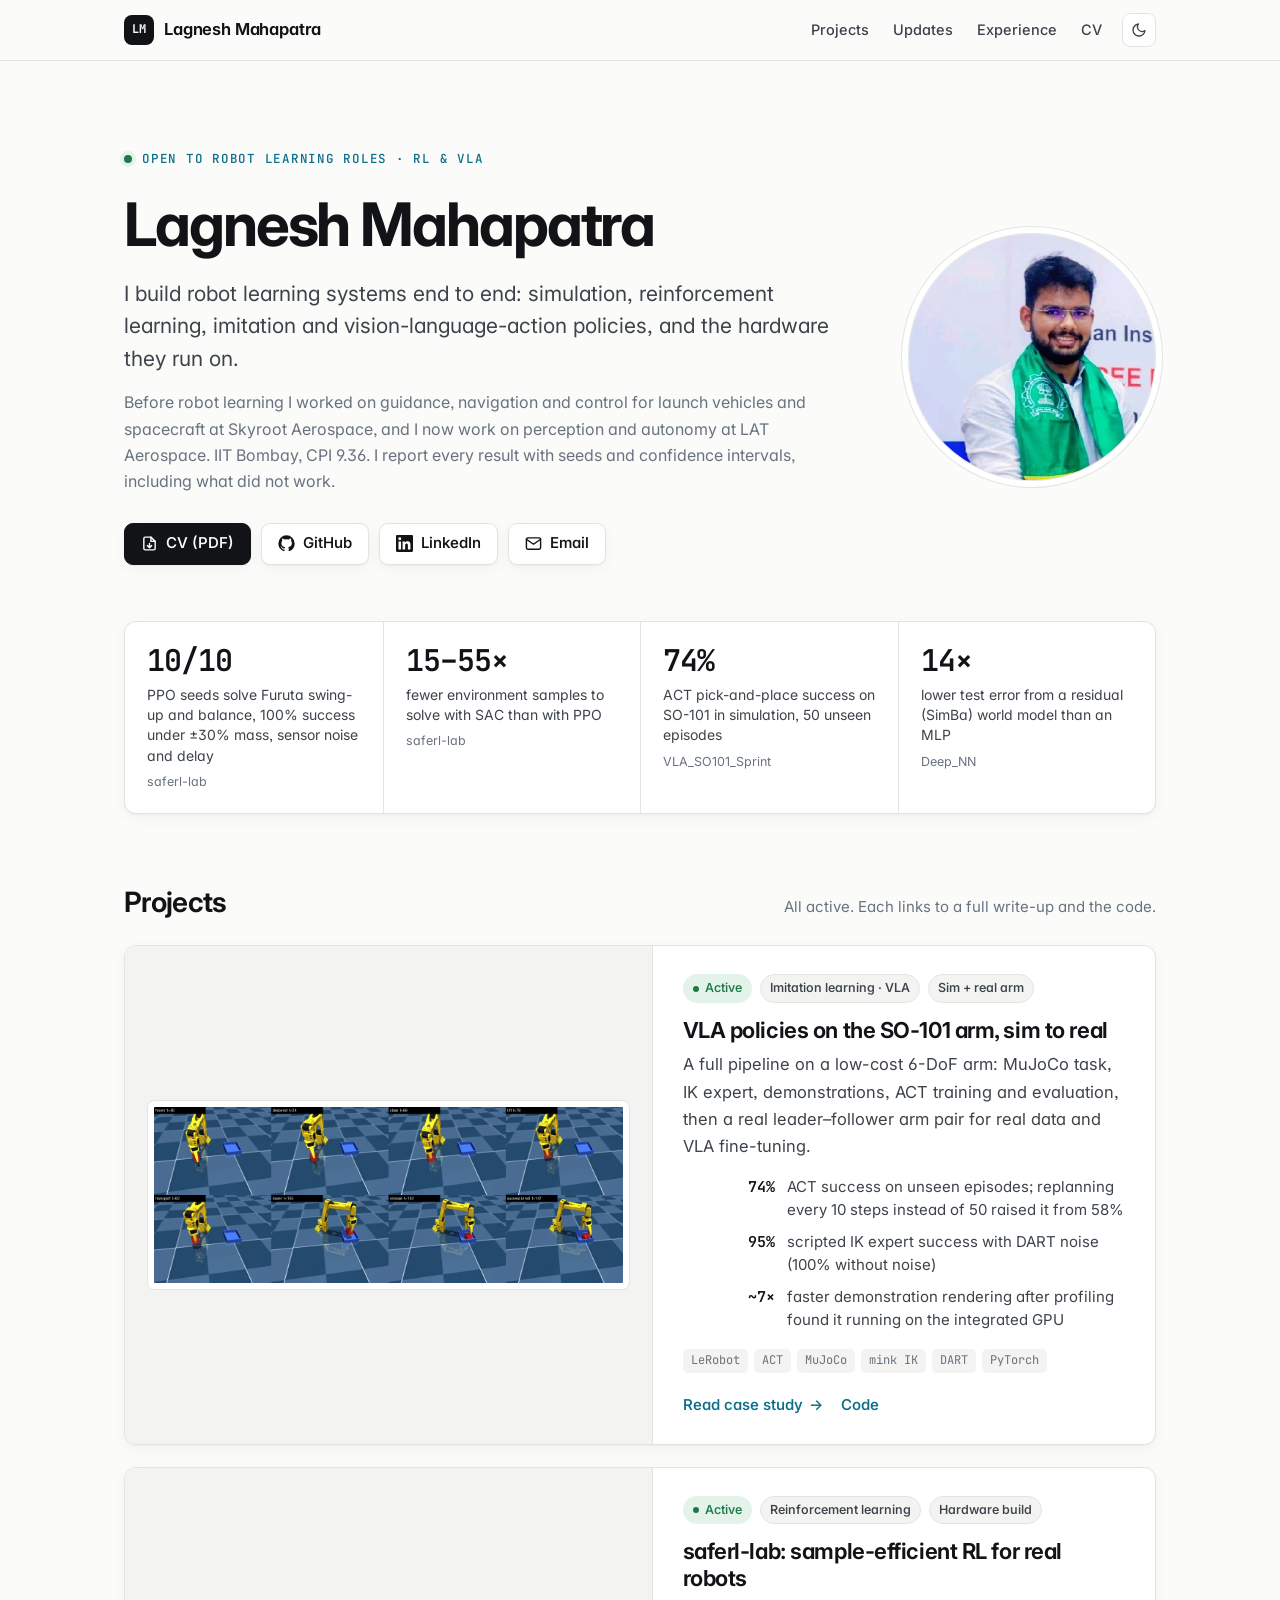
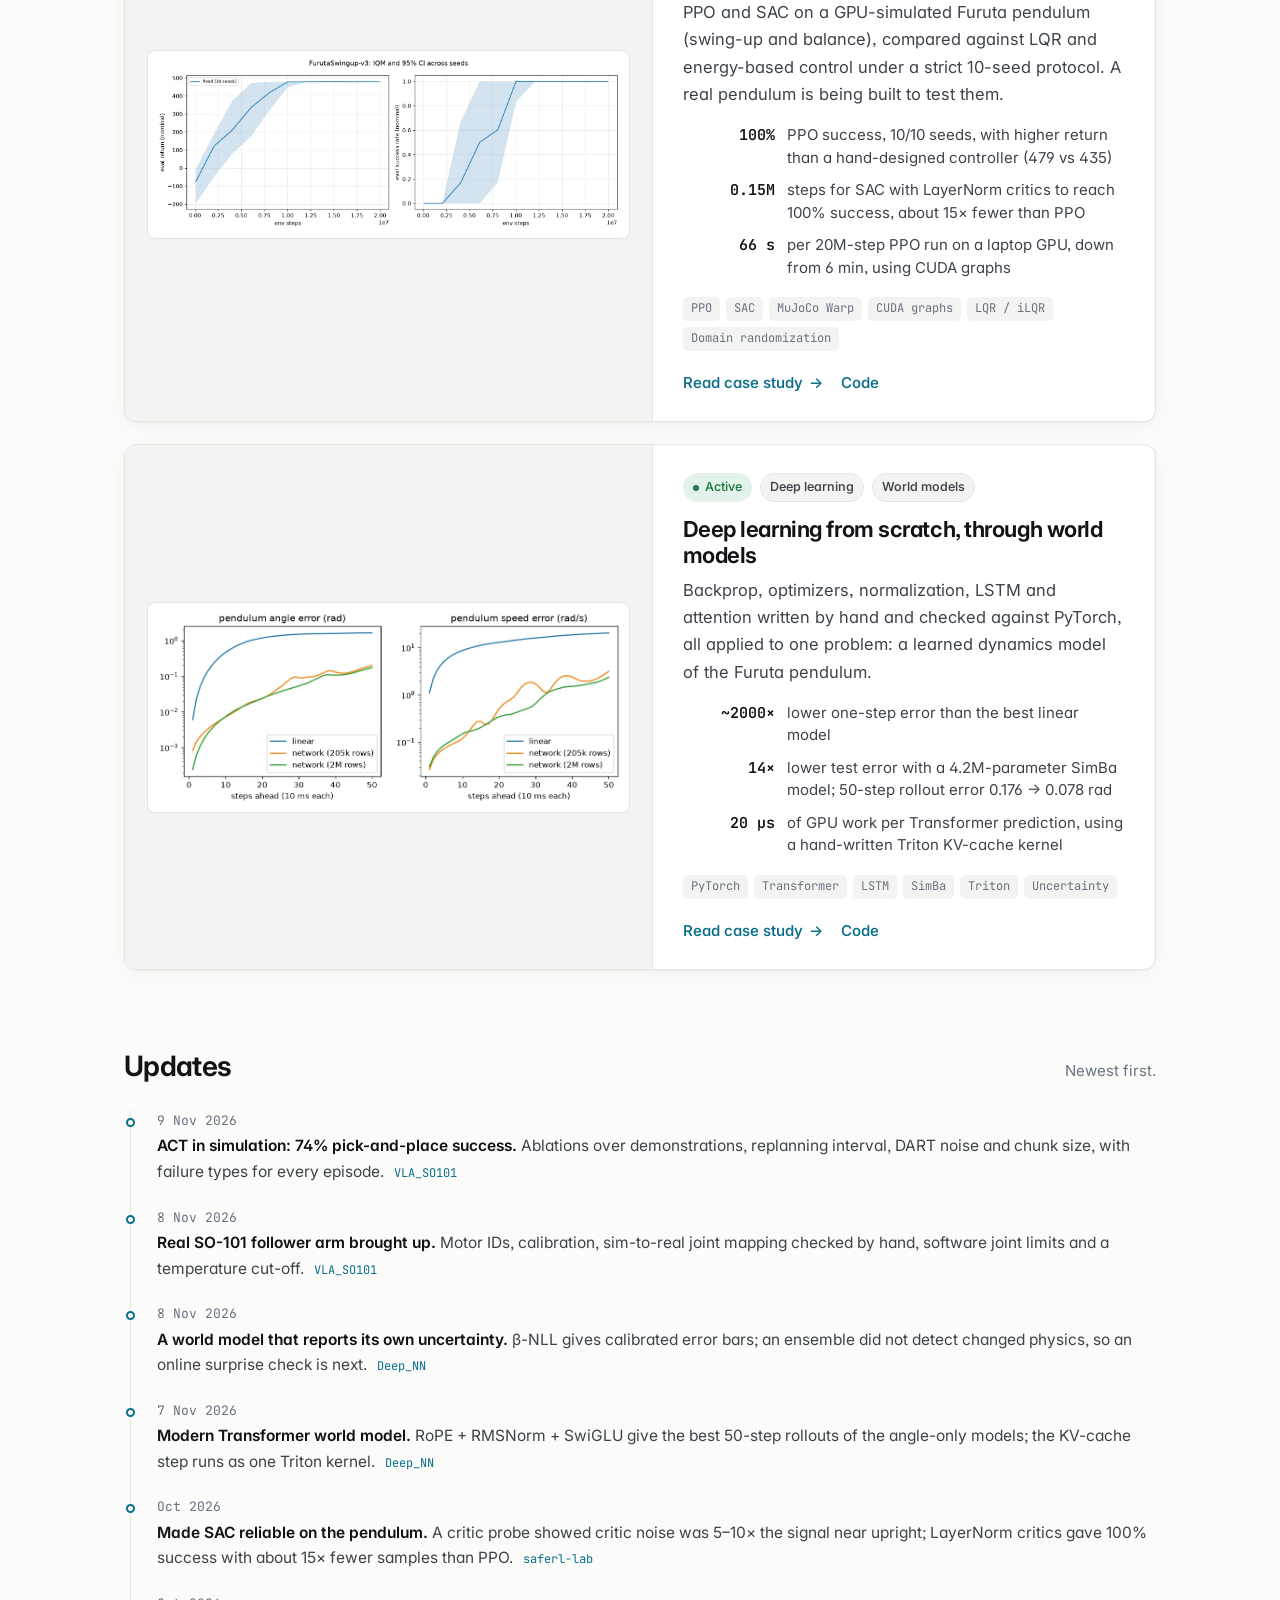
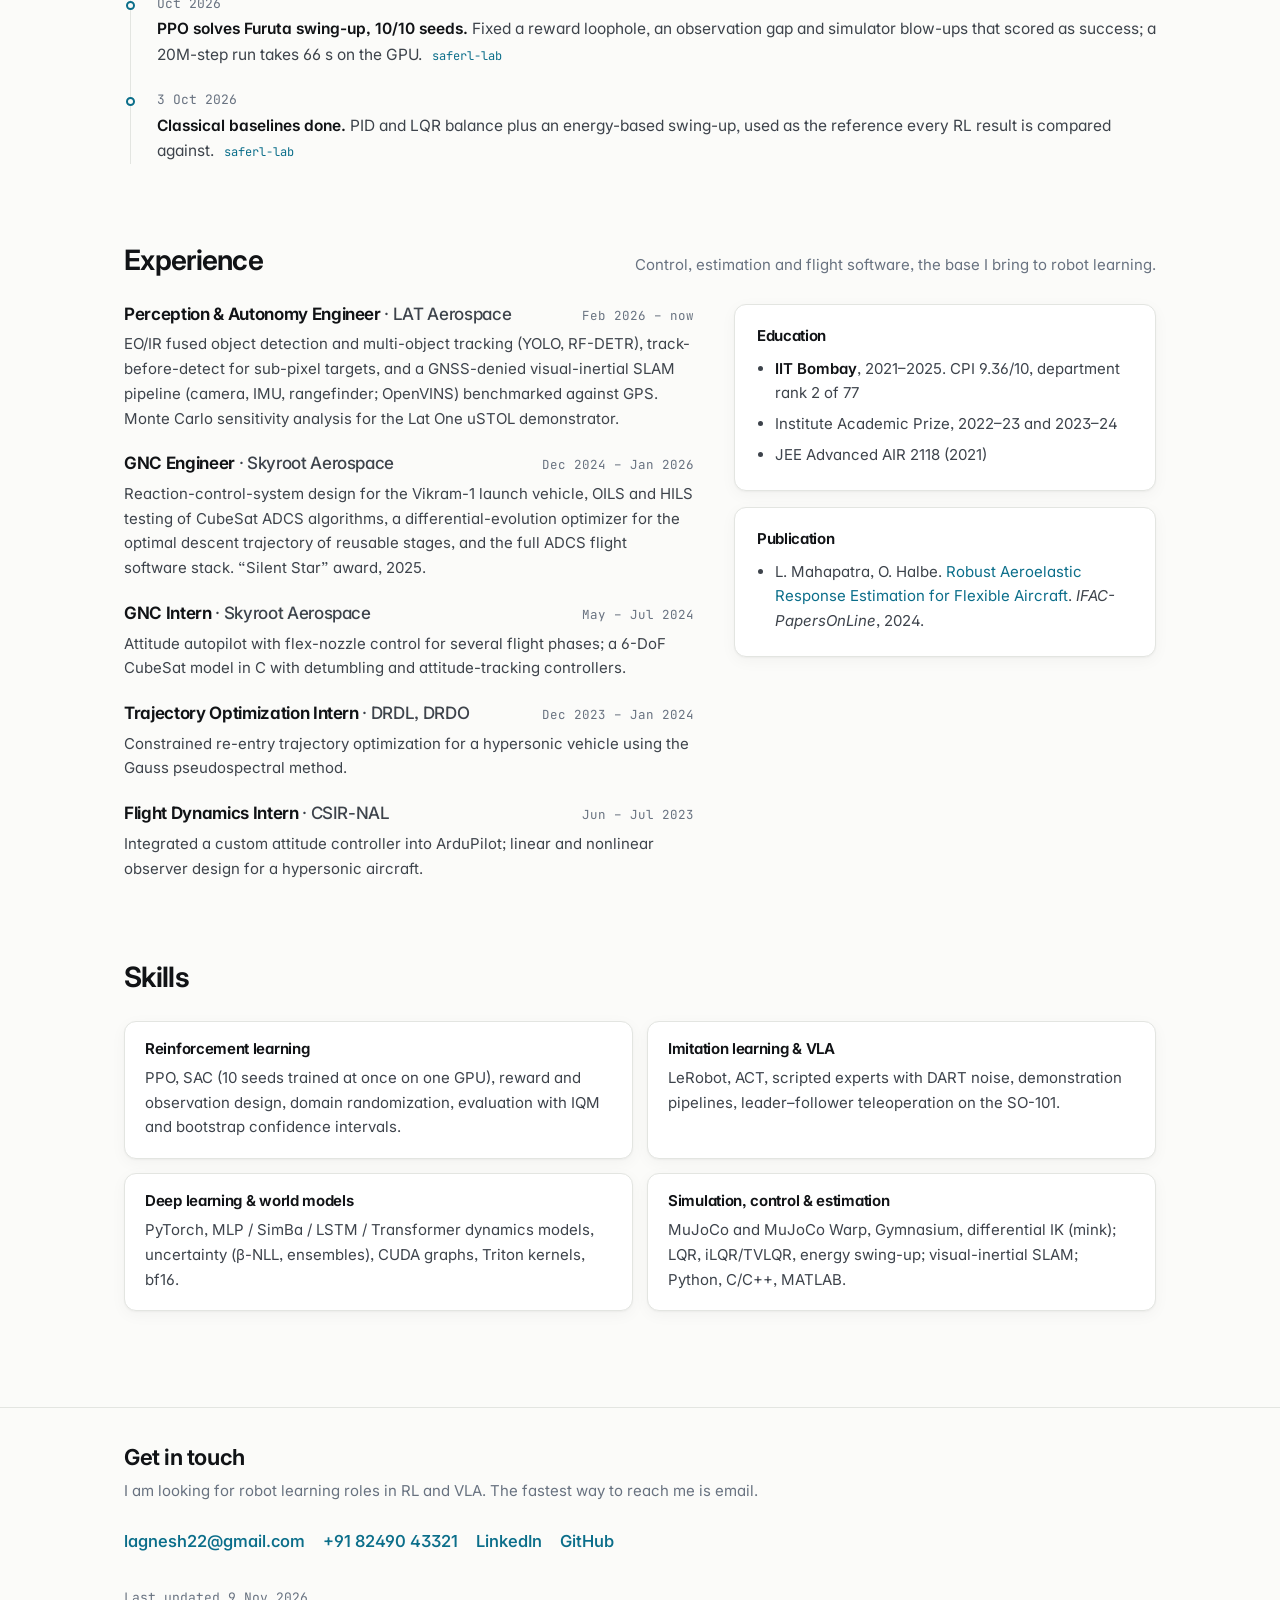
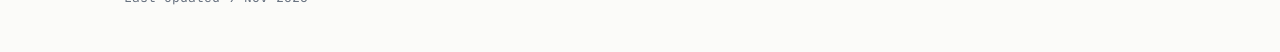
==== commit 07580b76: "Add profile photo to the home page Co-Authored-By: Claude Opus 5.5 <noreply@anthropic.com>" ====
--- a/index.html
+++ b/index.html
@@ -66,7 +66,9 @@
 
   <!-- ============================== HERO ============================== -->
   <section class="hero">
-    <div class="wrap">
+    <div class="wrap hero-grid">
+      <img class="portrait" src="/assets/img/photo.webp" width="400" height="400" alt="Lagnesh Mahapatra at the IIT Bombay degree distribution ceremony">
+      <div class="hero-text">
       <div class="eyebrow"><span class="status-dot" aria-hidden="true"></span>Open to robot learning roles · RL &amp; VLA</div>
       <h1>Lagnesh Mahapatra</h1>
       <p class="lead">I build robot learning systems end to end: simulation, reinforcement learning, imitation and vision-language-action policies, and the hardware they run on.</p>
@@ -89,6 +91,7 @@
           Email
         </a>
       </div>
+      </div>
     </div>
   </section>
 
--- a/assets/css/style.css
+++ b/assets/css/style.css
@@ -154,6 +154,18 @@
 .hero { padding: 88px 0 56px; }
 @media (max-width: 640px) { .hero { padding: 48px 0 36px; } }
 
+.hero-grid { display: grid; grid-template-columns: 1fr 248px; gap: 48px; align-items: center; }
+.hero-text { grid-column: 1; grid-row: 1; min-width: 0; }
+.portrait {
+  grid-column: 2; grid-row: 1; width: 248px; height: 248px; border-radius: 50%; object-fit: cover;
+  border: 1px solid var(--border); box-shadow: 0 0 0 6px var(--surface), 0 0 0 7px var(--border);
+}
+@media (max-width: 860px) {
+  .hero-grid { grid-template-columns: 1fr; gap: 24px; }
+  .portrait { grid-column: 1; grid-row: 1; width: 112px; height: 112px; box-shadow: 0 0 0 4px var(--surface), 0 0 0 5px var(--border); }
+  .hero-text { grid-row: 2; }
+}
+
 .eyebrow {
   font-family: var(--font-mono); font-size: 12.5px; letter-spacing: .06em; text-transform: uppercase;
   color: var(--accent); font-weight: 500; margin-bottom: 18px; display: flex; align-items: center; gap: 10px; flex-wrap: wrap;
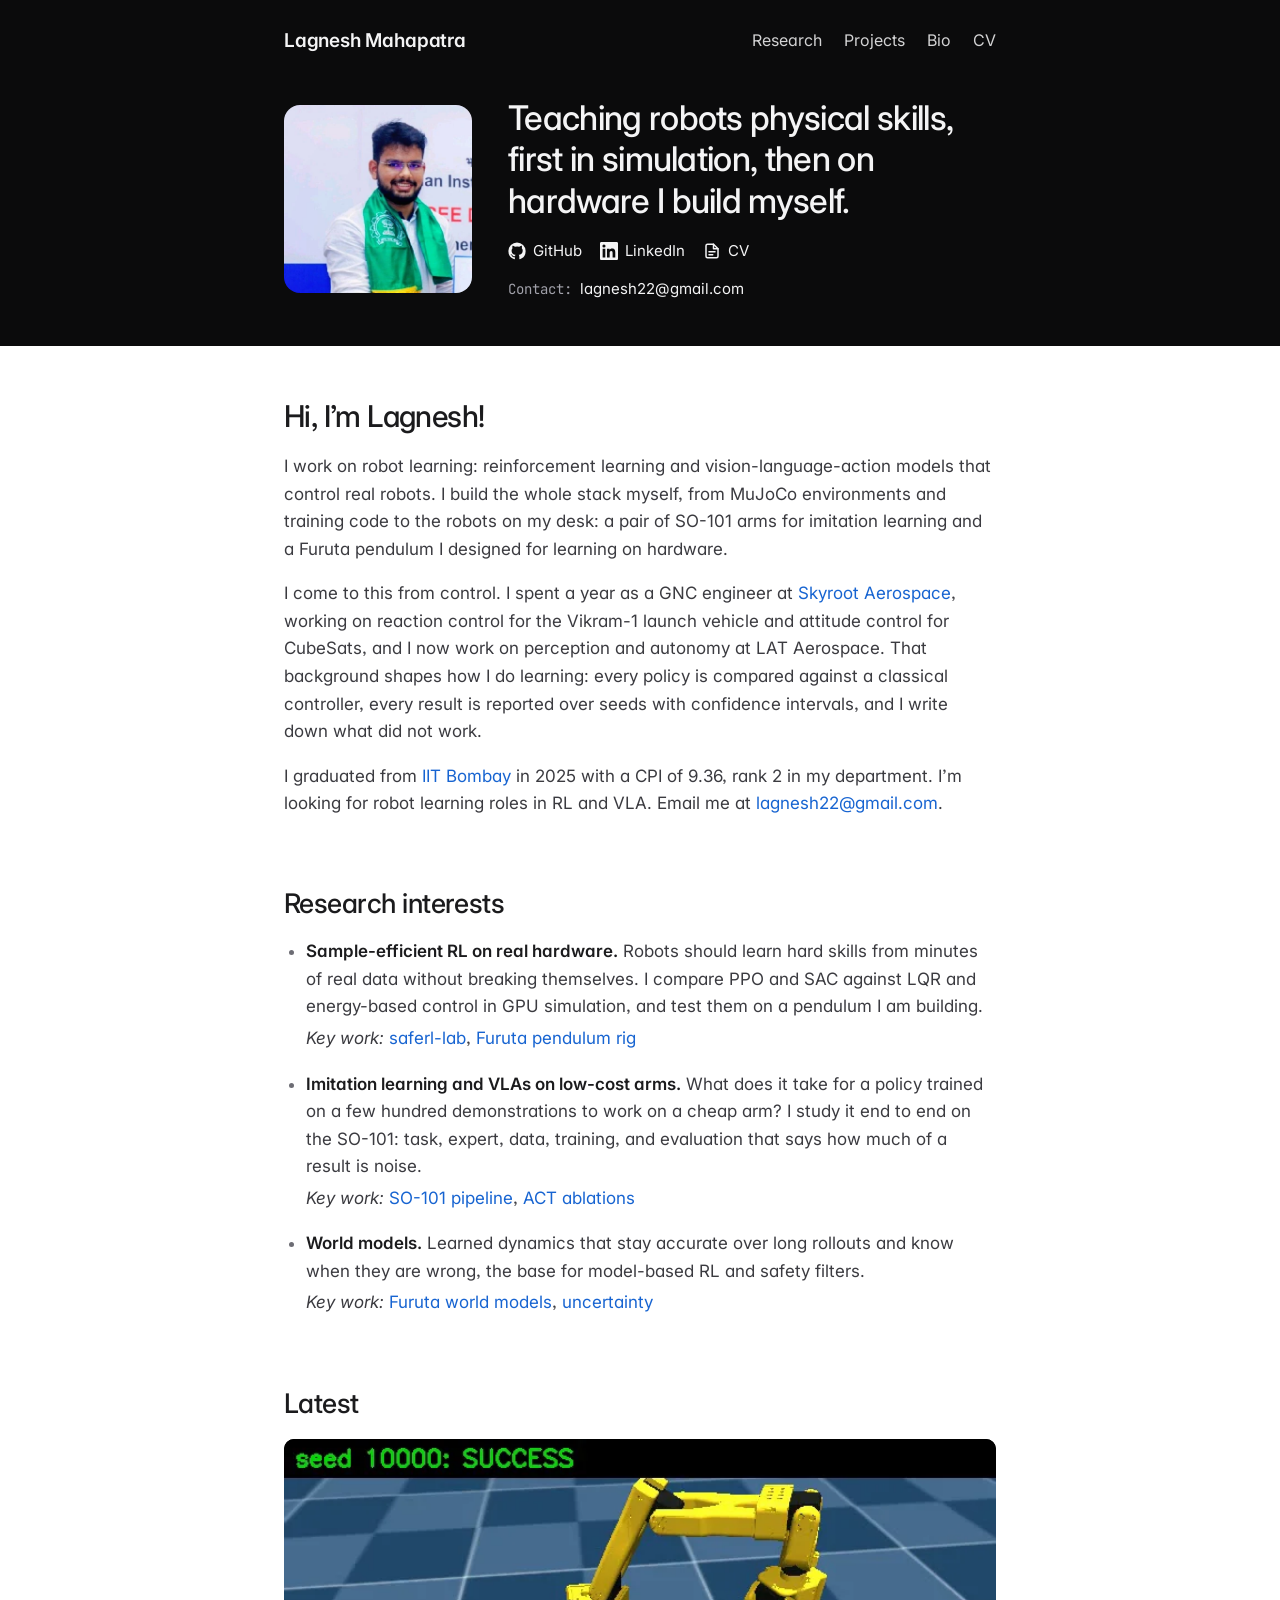
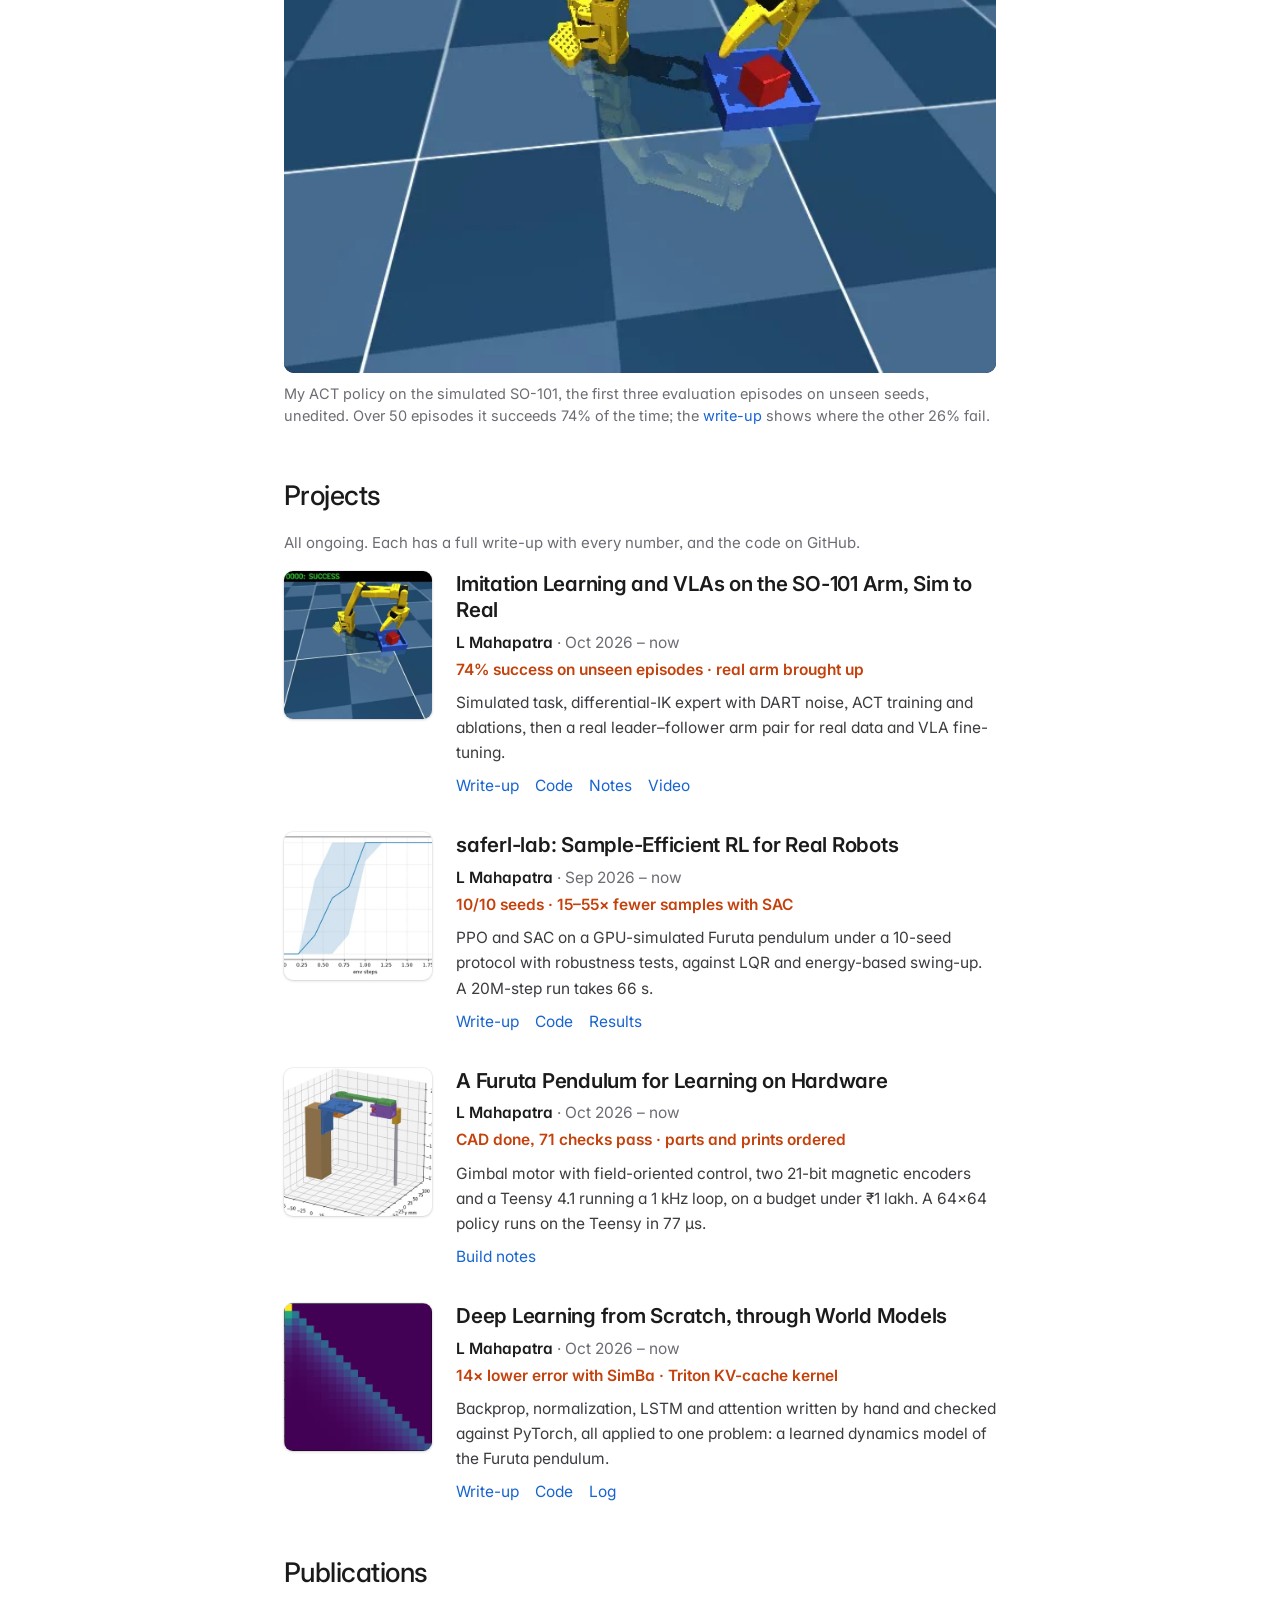
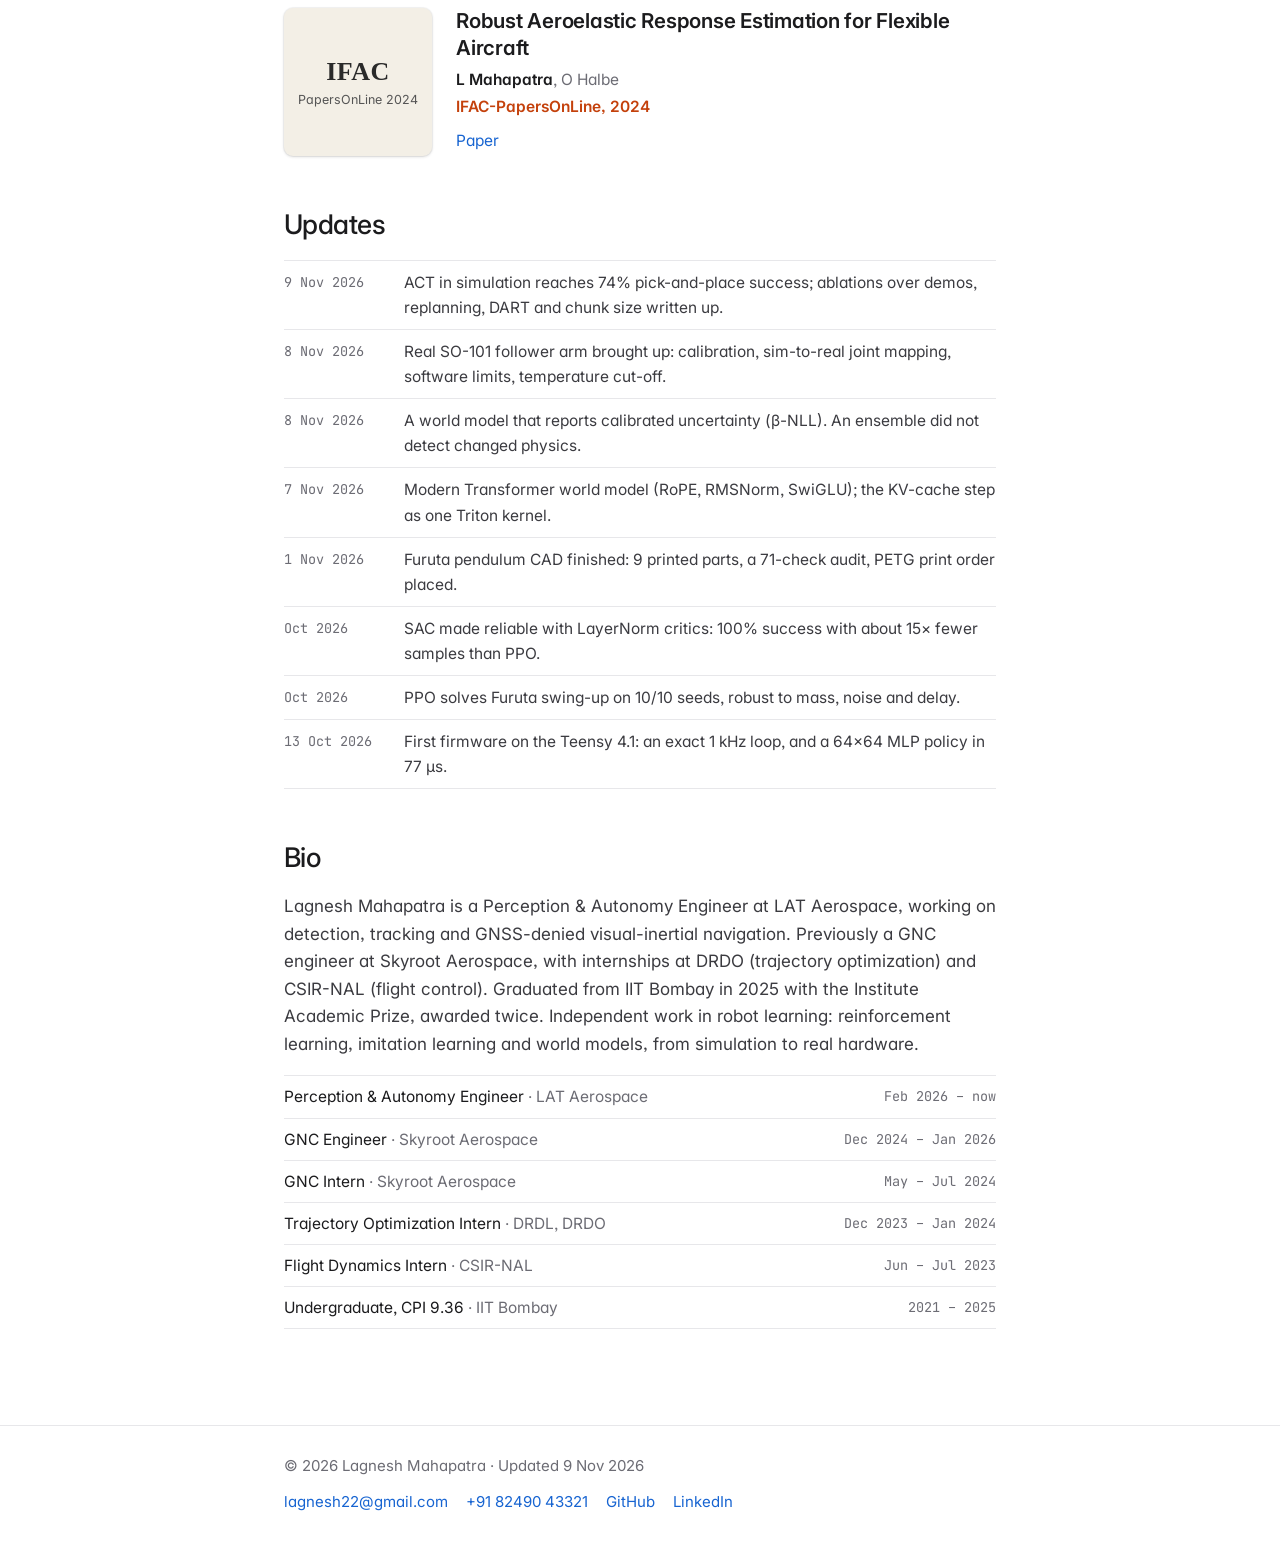
==== commit c785f6a6: "Redesign as a personal research page; add ACT video and hardware build Co-Authored-By: Claude Opus 5" ====
--- a/index.html
+++ b/index.html
@@ -3,29 +3,25 @@
 <head>
   <meta charset="utf-8">
   <meta name="viewport" content="width=device-width, initial-scale=1">
-  <title>Lagnesh Mahapatra · Robot Learning (RL &amp; VLA)</title>
-  <meta name="description" content="Lagnesh Mahapatra: robot learning engineer working on reinforcement learning and vision-language-action policies, from MuJoCo simulation to real hardware (SO-101 arm, Furuta pendulum). IIT Bombay, ex-Skyroot GNC.">
+  <title>Lagnesh Mahapatra</title>
+  <meta name="description" content="Lagnesh Mahapatra: robot learning. Reinforcement learning and vision-language-action policies for real robots, from MuJoCo simulation to hardware: PPO/SAC on a Furuta pendulum, ACT on an SO-101 arm, learned world models.">
   <meta name="author" content="Lagnesh Mahapatra">
   <link rel="canonical" href="https://lagnesh2003.github.io/">
 
   <meta property="og:type" content="website">
   <meta property="og:url" content="https://lagnesh2003.github.io/">
-  <meta property="og:title" content="Lagnesh Mahapatra · Robot Learning (RL & VLA)">
-  <meta property="og:description" content="RL and VLA policies for robots, sim to real: PPO/SAC on a Furuta pendulum, ACT/VLA on an SO-101 arm, world models from scratch.">
+  <meta property="og:title" content="Lagnesh Mahapatra · Robot Learning">
+  <meta property="og:description" content="Teaching robots physical skills, first in simulation, then on hardware I build myself.">
   <meta property="og:image" content="https://lagnesh2003.github.io/assets/img/og.png">
   <meta property="og:image:width" content="1200">
   <meta property="og:image:height" content="630">
   <meta name="twitter:card" content="summary_large_image">
 
   <link rel="icon" href="/favicon.svg" type="image/svg+xml">
-  <meta name="theme-color" content="#fbfbf9" media="(prefers-color-scheme: light)">
-  <meta name="theme-color" content="#0d0f12" media="(prefers-color-scheme: dark)">
-
   <link rel="preconnect" href="https://fonts.googleapis.com">
   <link rel="preconnect" href="https://fonts.gstatic.com" crossorigin>
-  <link href="https://fonts.googleapis.com/css2?family=Inter:wght@400;500;600;700&family=JetBrains+Mono:wght@400;500;600&display=swap" rel="stylesheet">
+  <link href="https://fonts.googleapis.com/css2?family=Inter:wght@400;500;600;700&family=JetBrains+Mono:wght@400;500&display=swap" rel="stylesheet">
   <link rel="stylesheet" href="/assets/css/style.css">
-  <script>try{var t=localStorage.getItem("theme");if(t)document.documentElement.dataset.theme=t}catch(e){}</script>
 
   <script type="application/ld+json">
   {
@@ -33,13 +29,12 @@
     "@type": "Person",
     "name": "Lagnesh Mahapatra",
     "url": "https://lagnesh2003.github.io/",
-    "jobTitle": "Robot Learning Engineer",
+    "image": "https://lagnesh2003.github.io/assets/img/photo.webp",
+    "jobTitle": "Perception & Autonomy Engineer",
+    "worksFor": "LAT Aerospace",
     "alumniOf": "Indian Institute of Technology Bombay",
-    "knowsAbout": ["Reinforcement learning", "Vision-language-action models", "Imitation learning", "World models", "Robotics", "MuJoCo", "Control systems"],
-    "sameAs": [
-      "https://github.com/Lagnesh2003",
-      "https://www.linkedin.com/in/lagnesh-mahapatra-135503249/"
-    ]
+    "knowsAbout": ["Robot learning", "Reinforcement learning", "Vision-language-action models", "Imitation learning", "World models", "Control systems"],
+    "sameAs": ["https://github.com/Lagnesh2003", "https://www.linkedin.com/in/lagnesh-mahapatra-135503249/"]
   }
   </script>
 </head>
@@ -48,297 +43,165 @@
 
 <header class="site-header">
   <div class="wrap">
-    <a class="brand" href="/" aria-label="Lagnesh Mahapatra, home"><span class="brand-mark">LM</span><span class="brand-name">Lagnesh Mahapatra</span></a>
-    <nav class="nav" aria-label="Main">
-      <a href="#projects">Projects</a>
-      <a href="#updates" class="hide-sm">Updates</a>
-      <a href="#experience" class="hide-sm">Experience</a>
-      <a href="/assets/Lagnesh_Mahapatra_CV.pdf">CV</a>
-      <button class="theme-toggle" type="button" aria-label="Switch light or dark theme">
-        <svg class="moon" viewBox="0 0 24 24" fill="none" stroke="currentColor" stroke-width="2" stroke-linecap="round" stroke-linejoin="round" aria-hidden="true"><path d="M21 12.8A9 9 0 1 1 11.2 3a7 7 0 0 0 9.8 9.8z"/></svg>
-        <svg class="sun" viewBox="0 0 24 24" fill="none" stroke="currentColor" stroke-width="2" stroke-linecap="round" aria-hidden="true"><circle cx="12" cy="12" r="4"/><path d="M12 2v2M12 20v2M4.9 4.9l1.4 1.4M17.7 17.7l1.4 1.4M2 12h2M20 12h2M4.9 19.1l1.4-1.4M17.7 6.3l1.4-1.4"/></svg>
-      </button>
-    </nav>
+    <div class="topbar">
+      <a class="brand" href="/">Lagnesh Mahapatra</a>
+      <nav class="nav" aria-label="Main">
+        <a href="#research" class="hide-sm">Research</a>
+        <a href="#projects">Projects</a>
+        <a href="#bio" class="hide-sm">Bio</a>
+        <a href="/assets/Lagnesh_Mahapatra_CV.pdf">CV</a>
+      </nav>
+    </div>
+
+    <div class="intro">
+      <img class="portrait" src="/assets/img/photo.webp" width="400" height="400" alt="Lagnesh Mahapatra at the IIT Bombay degree ceremony">
+      <div>
+        <p class="statement">Teaching robots physical skills, first in simulation, then on hardware I build myself.</p>
+        <div class="social">
+          <a href="https://github.com/Lagnesh2003" aria-label="GitHub">
+            <svg viewBox="0 0 24 24" fill="currentColor" aria-hidden="true"><path d="M12 .5A11.5 11.5 0 0 0 .5 12a11.5 11.5 0 0 0 7.9 10.9c.6.1.8-.3.8-.6v-2c-3.2.7-3.9-1.5-3.9-1.5-.5-1.3-1.3-1.7-1.3-1.7-1.1-.7.1-.7.1-.7 1.2.1 1.8 1.2 1.8 1.2 1 1.8 2.8 1.3 3.5 1 .1-.8.4-1.3.7-1.6-2.6-.3-5.3-1.3-5.3-5.7 0-1.3.5-2.3 1.2-3.1-.1-.3-.5-1.5.1-3.1 0 0 1-.3 3.2 1.2a11 11 0 0 1 5.8 0c2.2-1.5 3.2-1.2 3.2-1.2.6 1.6.2 2.8.1 3.1.8.8 1.2 1.9 1.2 3.1 0 4.4-2.7 5.4-5.3 5.7.4.4.8 1.1.8 2.2v3.2c0 .3.2.7.8.6A11.5 11.5 0 0 0 23.5 12 11.5 11.5 0 0 0 12 .5z"/></svg>GitHub</a>
+          <a href="https://www.linkedin.com/in/lagnesh-mahapatra-135503249/" aria-label="LinkedIn">
+            <svg viewBox="0 0 24 24" fill="currentColor" aria-hidden="true"><path d="M20.4 20.5h-3.6v-5.6c0-1.3 0-3-1.8-3s-2.1 1.4-2.1 2.9v5.7H9.3V9h3.4v1.6c.5-.9 1.6-1.8 3.4-1.8 3.6 0 4.3 2.4 4.3 5.5v6.2zM5.3 7.4a2.1 2.1 0 1 1 0-4.2 2.1 2.1 0 0 1 0 4.2zM7.1 20.5H3.5V9h3.6v11.5zM22.2 0H1.8C.8 0 0 .8 0 1.7v20.6c0 .9.8 1.7 1.8 1.7h20.4c1 0 1.8-.8 1.8-1.7V1.7C24 .8 23.2 0 22.2 0z"/></svg>LinkedIn</a>
+          <a href="/assets/Lagnesh_Mahapatra_CV.pdf">
+            <svg viewBox="0 0 24 24" fill="none" stroke="currentColor" stroke-width="2" stroke-linecap="round" stroke-linejoin="round" aria-hidden="true"><path d="M14 3H6a2 2 0 0 0-2 2v14a2 2 0 0 0 2 2h12a2 2 0 0 0 2-2V9z"/><path d="M14 3v6h6M8 13h8M8 17h5"/></svg>CV</a>
+          <span>Contact: <a class="addr" href="mailto:lagnesh22@gmail.com">lagnesh22@gmail.com</a></span>
+        </div>
+      </div>
+    </div>
   </div>
 </header>
 
-<main id="main">
-
-  <!-- ============================== HERO ============================== -->
-  <section class="hero">
-    <div class="wrap hero-grid">
-      <img class="portrait" src="/assets/img/photo.webp" width="400" height="400" alt="Lagnesh Mahapatra at the IIT Bombay degree distribution ceremony">
-      <div class="hero-text">
-      <div class="eyebrow"><span class="status-dot" aria-hidden="true"></span>Open to robot learning roles · RL &amp; VLA</div>
-      <h1>Lagnesh Mahapatra</h1>
-      <p class="lead">I build robot learning systems end to end: simulation, reinforcement learning, imitation and vision-language-action policies, and the hardware they run on.</p>
-      <p class="sub">Before robot learning I worked on guidance, navigation and control for launch vehicles and spacecraft at Skyroot Aerospace, and I now work on perception and autonomy at LAT Aerospace. IIT Bombay, CPI 9.36. I report every result with seeds and confidence intervals, including what did not work.</p>
-      <div class="actions">
-        <a class="btn btn-primary" href="/assets/Lagnesh_Mahapatra_CV.pdf">
-          <svg viewBox="0 0 24 24" fill="none" stroke="currentColor" stroke-width="2" stroke-linecap="round" stroke-linejoin="round" aria-hidden="true"><path d="M14 3H6a2 2 0 0 0-2 2v14a2 2 0 0 0 2 2h12a2 2 0 0 0 2-2V9z"/><path d="M14 3v6h6M12 12v6M9 15l3 3 3-3"/></svg>
-          CV (PDF)
-        </a>
-        <a class="btn" href="https://github.com/Lagnesh2003">
-          <svg viewBox="0 0 24 24" fill="currentColor" aria-hidden="true"><path d="M12 .5A11.5 11.5 0 0 0 .5 12a11.5 11.5 0 0 0 7.9 10.9c.6.1.8-.3.8-.6v-2c-3.2.7-3.9-1.5-3.9-1.5-.5-1.3-1.3-1.7-1.3-1.7-1.1-.7.1-.7.1-.7 1.2.1 1.8 1.2 1.8 1.2 1 1.8 2.8 1.3 3.5 1 .1-.8.4-1.3.7-1.6-2.6-.3-5.3-1.3-5.3-5.7 0-1.3.5-2.3 1.2-3.1-.1-.3-.5-1.5.1-3.1 0 0 1-.3 3.2 1.2a11 11 0 0 1 5.8 0c2.2-1.5 3.2-1.2 3.2-1.2.6 1.6.2 2.8.1 3.1.8.8 1.2 1.9 1.2 3.1 0 4.4-2.7 5.4-5.3 5.7.4.4.8 1.1.8 2.2v3.2c0 .3.2.7.8.6A11.5 11.5 0 0 0 23.5 12 11.5 11.5 0 0 0 12 .5z"/></svg>
-          GitHub
-        </a>
-        <a class="btn" href="https://www.linkedin.com/in/lagnesh-mahapatra-135503249/">
-          <svg viewBox="0 0 24 24" fill="currentColor" aria-hidden="true"><path d="M20.4 20.5h-3.6v-5.6c0-1.3 0-3-1.8-3s-2.1 1.4-2.1 2.9v5.7H9.3V9h3.4v1.6c.5-.9 1.6-1.8 3.4-1.8 3.6 0 4.3 2.4 4.3 5.5v6.2zM5.3 7.4a2.1 2.1 0 1 1 0-4.2 2.1 2.1 0 0 1 0 4.2zM7.1 20.5H3.5V9h3.6v11.5zM22.2 0H1.8C.8 0 0 .8 0 1.7v20.6c0 .9.8 1.7 1.8 1.7h20.4c1 0 1.8-.8 1.8-1.7V1.7C24 .8 23.2 0 22.2 0z"/></svg>
-          LinkedIn
-        </a>
-        <a class="btn" href="mailto:lagnesh22@gmail.com">
-          <svg viewBox="0 0 24 24" fill="none" stroke="currentColor" stroke-width="2" stroke-linecap="round" stroke-linejoin="round" aria-hidden="true"><rect x="2" y="4" width="20" height="16" rx="2"/><path d="m22 6-10 7L2 6"/></svg>
-          Email
-        </a>
-      </div>
-      </div>
-    </div>
-  </section>
-
-  <!-- ============================== HEADLINE NUMBERS ============================== -->
-  <section aria-label="Headline results">
-    <div class="wrap">
-      <div class="stats">
-        <div class="stat">
-          <div class="num">10/10</div>
-          <div class="label">PPO seeds solve Furuta swing-up and balance, 100% success under ±30% mass, sensor noise and delay</div>
-          <div class="src">saferl-lab</div>
-        </div>
-        <div class="stat">
-          <div class="num">15–55×</div>
-          <div class="label">fewer environment samples to solve with SAC than with PPO</div>
-          <div class="src">saferl-lab</div>
-        </div>
-        <div class="stat">
-          <div class="num">74%</div>
-          <div class="label">ACT pick-and-place success on SO-101 in simulation, 50 unseen episodes</div>
-          <div class="src">VLA_SO101_Sprint</div>
-        </div>
-        <div class="stat">
-          <div class="num">14×</div>
-          <div class="label">lower test error from a residual (SimBa) world model than an MLP</div>
-          <div class="src">Deep_NN</div>
-        </div>
-      </div>
-    </div>
-  </section>
-
-  <!-- ============================== PROJECTS ============================== -->
-  <section class="section" id="projects">
-    <div class="wrap">
-      <div class="section-head">
-        <h2>Projects</h2>
-        <p>All active. Each links to a full write-up and the code.</p>
-      </div>
-
-      <div class="projects">
-
-        <!-- ---------- Project 1: VLA on SO-101 ---------- -->
-        <article class="project">
-          <a class="project-media" href="/projects/vla-so101.html" aria-hidden="true" tabindex="-1">
-            <img src="/assets/img/so101-filmstrip.webp" width="1280" height="480" alt="Simulated SO-101 arm picking a red cube and placing it in a blue bin, eight frames from hover to release">
-          </a>
-          <div class="project-body">
-            <div class="meta-row"><span class="pill live">Active</span><span class="pill">Imitation learning · VLA</span><span class="pill">Sim + real arm</span></div>
-            <h3><a href="/projects/vla-so101.html">VLA policies on the SO-101 arm, sim to real</a></h3>
-            <p class="tagline">A full pipeline on a low-cost 6-DoF arm: MuJoCo task, IK expert, demonstrations, ACT training and evaluation, then a real leader–follower arm pair for real data and VLA fine-tuning.</p>
-            <ul class="results">
-              <li><span class="v">74%</span><span>ACT success on unseen episodes; replanning every 10 steps instead of 50 raised it from 58%</span></li>
-              <li><span class="v">95%</span><span>scripted IK expert success with DART noise (100% without noise)</span></li>
-              <li><span class="v">~7×</span><span>faster demonstration rendering after profiling found it running on the integrated GPU</span></li>
-            </ul>
-            <ul class="tags"><li>LeRobot</li><li>ACT</li><li>MuJoCo</li><li>mink IK</li><li>DART</li><li>PyTorch</li></ul>
-            <div class="card-links">
-              <a href="/projects/vla-so101.html">Read case study <span class="arrow">→</span></a>
-              <a href="https://github.com/Lagnesh2003/VLA_SO101_Sprint">Code</a>
-            </div>
-          </div>
-        </article>
-
-        <!-- ---------- Project 2: saferl-lab ---------- -->
-        <article class="project">
-          <a class="project-media" href="/projects/saferl-lab.html" aria-hidden="true" tabindex="-1">
-            <img src="/assets/img/ppo-v3-curves.webp" width="1400" height="525" alt="PPO evaluation return and success rate versus environment steps on the Furuta swing-up task, 10 seeds, reaching 100% success by 10 million steps">
-          </a>
-          <div class="project-body">
-            <div class="meta-row"><span class="pill live">Active</span><span class="pill">Reinforcement learning</span><span class="pill">Hardware build</span></div>
-            <h3><a href="/projects/saferl-lab.html">saferl-lab: sample-efficient RL for real robots</a></h3>
-            <p class="tagline">PPO and SAC on a GPU-simulated Furuta pendulum (swing-up and balance), compared against LQR and energy-based control under a strict 10-seed protocol. A real pendulum is being built to test them.</p>
-            <ul class="results">
-              <li><span class="v">100%</span><span>PPO success, 10/10 seeds, with higher return than a hand-designed controller (479 vs 435)</span></li>
-              <li><span class="v">0.15M</span><span>steps for SAC with LayerNorm critics to reach 100% success, about 15× fewer than PPO</span></li>
-              <li><span class="v">66 s</span><span>per 20M-step PPO run on a laptop GPU, down from 6 min, using CUDA graphs</span></li>
-            </ul>
-            <ul class="tags"><li>PPO</li><li>SAC</li><li>MuJoCo Warp</li><li>CUDA graphs</li><li>LQR / iLQR</li><li>Domain randomization</li></ul>
-            <div class="card-links">
-              <a href="/projects/saferl-lab.html">Read case study <span class="arrow">→</span></a>
-              <a href="https://github.com/Lagnesh2003/saferl-lab">Code</a>
-            </div>
-          </div>
-        </article>
-
-        <!-- ---------- Project 3: Deep_NN ---------- -->
-        <article class="project">
-          <a class="project-media" href="/projects/deep-nn.html" aria-hidden="true" tabindex="-1">
-            <img src="/assets/img/wm-rollout-error.webp" width="1005" height="424" alt="Pendulum angle and speed error over 50 rollout steps: the neural world model stays 10 to 100 times below a linear model">
-          </a>
-          <div class="project-body">
-            <div class="meta-row"><span class="pill live">Active</span><span class="pill">Deep learning</span><span class="pill">World models</span></div>
-            <h3><a href="/projects/deep-nn.html">Deep learning from scratch, through world models</a></h3>
-            <p class="tagline">Backprop, optimizers, normalization, LSTM and attention written by hand and checked against PyTorch, all applied to one problem: a learned dynamics model of the Furuta pendulum.</p>
-            <ul class="results">
-              <li><span class="v">~2000×</span><span>lower one-step error than the best linear model</span></li>
-              <li><span class="v">14×</span><span>lower test error with a 4.2M-parameter SimBa model; 50-step rollout error 0.176 → 0.078 rad</span></li>
-              <li><span class="v">20 µs</span><span>of GPU work per Transformer prediction, using a hand-written Triton KV-cache kernel</span></li>
-            </ul>
-            <ul class="tags"><li>PyTorch</li><li>Transformer</li><li>LSTM</li><li>SimBa</li><li>Triton</li><li>Uncertainty</li></ul>
-            <div class="card-links">
-              <a href="/projects/deep-nn.html">Read case study <span class="arrow">→</span></a>
-              <a href="https://github.com/Lagnesh2003/Deep_NN">Code</a>
-            </div>
-          </div>
-        </article>
-
-      </div>
-    </div>
-  </section>
-
-  <!-- ============================== UPDATES ==============================
-       To add an update: copy one <li> block, paste it at the TOP of the list,
-       change the date, text and project tag. Keep 6–10 entries.
-  -->
-  <section class="section" id="updates">
-    <div class="wrap">
-      <div class="section-head">
-        <h2>Updates</h2>
-        <p>Newest first.</p>
-      </div>
-      <ol class="timeline">
-        <li>
-          <time datetime="2026-11-09">9 Nov 2026</time>
-          <div class="what"><strong>ACT in simulation: 74% pick-and-place success.</strong> Ablations over demonstrations, replanning interval, DART noise and chunk size, with failure types for every episode. <span class="proj">VLA_SO101</span></div>
-        </li>
-        <li>
-          <time datetime="2026-11-08">8 Nov 2026</time>
-          <div class="what"><strong>Real SO-101 follower arm brought up.</strong> Motor IDs, calibration, sim-to-real joint mapping checked by hand, software joint limits and a temperature cut-off. <span class="proj">VLA_SO101</span></div>
-        </li>
-        <li>
-          <time datetime="2026-11-08">8 Nov 2026</time>
-          <div class="what"><strong>A world model that reports its own uncertainty.</strong> β-NLL gives calibrated error bars; an ensemble did not detect changed physics, so an online surprise check is next. <span class="proj">Deep_NN</span></div>
-        </li>
-        <li>
-          <time datetime="2026-11-07">7 Nov 2026</time>
-          <div class="what"><strong>Modern Transformer world model.</strong> RoPE + RMSNorm + SwiGLU give the best 50-step rollouts of the angle-only models; the KV-cache step runs as one Triton kernel. <span class="proj">Deep_NN</span></div>
-        </li>
-        <li>
-          <time datetime="2026-10">Oct 2026</time>
-          <div class="what"><strong>Made SAC reliable on the pendulum.</strong> A critic probe showed critic noise was 5–10× the signal near upright; LayerNorm critics gave 100% success with about 15× fewer samples than PPO. <span class="proj">saferl-lab</span></div>
-        </li>
-        <li>
-          <time datetime="2026-10">Oct 2026</time>
-          <div class="what"><strong>PPO solves Furuta swing-up, 10/10 seeds.</strong> Fixed a reward loophole, an observation gap and simulator blow-ups that scored as success; a 20M-step run takes 66 s on the GPU. <span class="proj">saferl-lab</span></div>
-        </li>
-        <li>
-          <time datetime="2026-10-03">3 Oct 2026</time>
-          <div class="what"><strong>Classical baselines done.</strong> PID and LQR balance plus an energy-based swing-up, used as the reference every RL result is compared against. <span class="proj">saferl-lab</span></div>
-        </li>
-      </ol>
-    </div>
-  </section>
-
-  <!-- ============================== EXPERIENCE ============================== -->
-  <section class="section" id="experience">
-    <div class="wrap">
-      <div class="section-head">
-        <h2>Experience</h2>
-        <p>Control, estimation and flight software, the base I bring to robot learning.</p>
-      </div>
-      <div class="two-col">
-        <ol class="xp">
-          <li>
-            <div class="xp-head"><h3>Perception &amp; Autonomy Engineer <span class="org">· LAT Aerospace</span></h3><span class="when">Feb 2026 – now</span></div>
-            <p>EO/IR fused object detection and multi-object tracking (YOLO, RF-DETR), track-before-detect for sub-pixel targets, and a GNSS-denied visual-inertial SLAM pipeline (camera, IMU, rangefinder; OpenVINS) benchmarked against GPS. Monte Carlo sensitivity analysis for the Lat One uSTOL demonstrator.</p>
-          </li>
-          <li>
-            <div class="xp-head"><h3>GNC Engineer <span class="org">· Skyroot Aerospace</span></h3><span class="when">Dec 2024 – Jan 2026</span></div>
-            <p>Reaction-control-system design for the Vikram-1 launch vehicle, OILS and HILS testing of CubeSat ADCS algorithms, a differential-evolution optimizer for the optimal descent trajectory of reusable stages, and the full ADCS flight software stack. “Silent Star” award, 2025.</p>
-          </li>
-          <li>
-            <div class="xp-head"><h3>GNC Intern <span class="org">· Skyroot Aerospace</span></h3><span class="when">May – Jul 2024</span></div>
-            <p>Attitude autopilot with flex-nozzle control for several flight phases; a 6-DoF CubeSat model in C with detumbling and attitude-tracking controllers.</p>
-          </li>
-          <li>
-            <div class="xp-head"><h3>Trajectory Optimization Intern <span class="org">· DRDL, DRDO</span></h3><span class="when">Dec 2023 – Jan 2024</span></div>
-            <p>Constrained re-entry trajectory optimization for a hypersonic vehicle using the Gauss pseudospectral method.</p>
-          </li>
-          <li>
-            <div class="xp-head"><h3>Flight Dynamics Intern <span class="org">· CSIR-NAL</span></h3><span class="when">Jun – Jul 2023</span></div>
-            <p>Integrated a custom attitude controller into ArduPilot; linear and nonlinear observer design for a hypersonic aircraft.</p>
-          </li>
-        </ol>
-        <div>
-          <div class="panel">
-            <h3>Education</h3>
-            <ul>
-              <li><strong>IIT Bombay</strong>, 2021–2025. CPI 9.36/10, department rank 2 of 77</li>
-              <li>Institute Academic Prize, 2022–23 and 2023–24</li>
-              <li>JEE Advanced AIR 2118 (2021)</li>
-            </ul>
-          </div>
-          <div class="panel">
-            <h3>Publication</h3>
-            <ul>
-              <li>L. Mahapatra, O. Halbe. <a href="https://doi.org/10.1016/j.ifacol.2024.05.017">Robust Aeroelastic Response Estimation for Flexible Aircraft</a>. <em>IFAC-PapersOnLine</em>, 2024.</li>
-            </ul>
-          </div>
-        </div>
-      </div>
-    </div>
-  </section>
-
-  <!-- ============================== SKILLS ============================== -->
-  <section class="section" id="skills">
-    <div class="wrap">
-      <div class="section-head"><h2>Skills</h2></div>
-      <div class="skills">
-        <div class="skill">
-          <h3>Reinforcement learning</h3>
-          <p>PPO, SAC (10 seeds trained at once on one GPU), reward and observation design, domain randomization, evaluation with IQM and bootstrap confidence intervals.</p>
-        </div>
-        <div class="skill">
-          <h3>Imitation learning &amp; VLA</h3>
-          <p>LeRobot, ACT, scripted experts with DART noise, demonstration pipelines, leader–follower teleoperation on the SO-101.</p>
-        </div>
-        <div class="skill">
-          <h3>Deep learning &amp; world models</h3>
-          <p>PyTorch, MLP / SimBa / LSTM / Transformer dynamics models, uncertainty (β-NLL, ensembles), CUDA graphs, Triton kernels, bf16.</p>
-        </div>
-        <div class="skill">
-          <h3>Simulation, control &amp; estimation</h3>
-          <p>MuJoCo and MuJoCo Warp, Gymnasium, differential IK (mink); LQR, iLQR/TVLQR, energy swing-up; visual-inertial SLAM; Python, C/C++, MATLAB.</p>
-        </div>
-      </div>
-    </div>
+<main id="main" class="wrap page">
+
+  <section>
+    <h2 class="hello">Hi, I’m Lagnesh!</h2>
+    <p>I work on robot learning: reinforcement learning and vision-language-action models that control real robots. I build the whole stack myself, from MuJoCo environments and training code to the robots on my desk: a pair of SO-101 arms for imitation learning and a Furuta pendulum I designed for learning on hardware.</p>
+    <p>I come to this from control. I spent a year as a GNC engineer at <a href="https://www.skyroot.in/">Skyroot Aerospace</a>, working on reaction control for the Vikram-1 launch vehicle and attitude control for CubeSats, and I now work on perception and autonomy at LAT Aerospace. That background shapes how I do learning: every policy is compared against a classical controller, every result is reported over seeds with confidence intervals, and I write down what did not work.</p>
+    <p>I graduated from <a href="https://www.iitb.ac.in/">IIT Bombay</a> in 2025 with a CPI of 9.36, rank 2 in my department. I’m looking for robot learning roles in RL and VLA. Email me at <a href="mailto:lagnesh22@gmail.com">lagnesh22@gmail.com</a>.</p>
+  </section>
+
+  <section id="research">
+    <h2>Research interests</h2>
+    <ul class="themes">
+      <li><strong>Sample-efficient RL on real hardware.</strong> Robots should learn hard skills from minutes of real data without breaking themselves. I compare PPO and SAC against LQR and energy-based control in GPU simulation, and test them on a pendulum I am building.
+        <span class="key"><em>Key work:</em> <a href="/projects/saferl-lab.html">saferl-lab</a>, <a href="/projects/saferl-lab.html#hardware">Furuta pendulum rig</a></span></li>
+      <li><strong>Imitation learning and VLAs on low-cost arms.</strong> What does it take for a policy trained on a few hundred demonstrations to work on a cheap arm? I study it end to end on the SO-101: task, expert, data, training, and evaluation that says how much of a result is noise.
+        <span class="key"><em>Key work:</em> <a href="/projects/vla-so101.html">SO-101 pipeline</a>, <a href="/projects/vla-so101.html#results">ACT ablations</a></span></li>
+      <li><strong>World models.</strong> Learned dynamics that stay accurate over long rollouts and know when they are wrong, the base for model-based RL and safety filters.
+        <span class="key"><em>Key work:</em> <a href="/projects/deep-nn.html">Furuta world models</a>, <a href="/projects/deep-nn.html#uncertainty">uncertainty</a></span></li>
+    </ul>
+  </section>
+
+  <section>
+    <h2>Latest</h2>
+    <figure class="feature">
+      <video src="/assets/video/act-sim-rollouts.mp4" poster="/assets/video/act-sim-rollouts.webp" width="640" height="480" autoplay muted loop playsinline preload="metadata" aria-label="Simulated SO-101 arm running an ACT policy: three pick-and-place episodes on unseen seeds"></video>
+      <figcaption>My ACT policy on the simulated SO-101, the first three evaluation episodes on unseen seeds, unedited. Over 50 episodes it succeeds 74% of the time; the <a href="/projects/vla-so101.html#results">write-up</a> shows where the other 26% fail.</figcaption>
+    </figure>
+  </section>
+
+  <section id="projects">
+    <h2>Projects</h2>
+    <p class="aside">All ongoing. Each has a full write-up with every number, and the code on GitHub.</p>
+    <ol class="entries">
+      <li class="entry">
+        <a href="/projects/vla-so101.html" tabindex="-1" aria-hidden="true"><img class="thumb" src="/assets/img/thumb-vla.webp" width="360" height="360" alt="" loading="lazy"></a>
+        <div>
+          <h3><a href="/projects/vla-so101.html">Imitation Learning and VLAs on the SO-101 Arm, Sim to Real</a></h3>
+          <p class="by"><strong>L Mahapatra</strong> · Oct 2026 – now</p>
+          <p class="hl">74% success on unseen episodes · real arm brought up</p>
+          <p class="desc">Simulated task, differential-IK expert with DART noise, ACT training and ablations, then a real leader–follower arm pair for real data and VLA fine-tuning.</p>
+          <div class="links"><a href="/projects/vla-so101.html">Write-up</a><a href="https://github.com/Lagnesh2003/VLA_SO101_Sprint">Code</a><a href="https://github.com/Lagnesh2003/VLA_SO101_Sprint/blob/main/notes/main.pdf">Notes</a><a href="/assets/video/act-sim-rollouts.mp4">Video</a></div>
+        </div>
+      </li>
+      <li class="entry">
+        <a href="/projects/saferl-lab.html" tabindex="-1" aria-hidden="true"><img class="thumb" src="/assets/img/thumb-ppo.webp" width="360" height="360" alt="" loading="lazy"></a>
+        <div>
+          <h3><a href="/projects/saferl-lab.html">saferl-lab: Sample-Efficient RL for Real Robots</a></h3>
+          <p class="by"><strong>L Mahapatra</strong> · Sep 2026 – now</p>
+          <p class="hl">10/10 seeds · 15–55× fewer samples with SAC</p>
+          <p class="desc">PPO and SAC on a GPU-simulated Furuta pendulum under a 10-seed protocol with robustness tests, against LQR and energy-based swing-up. A 20M-step run takes 66 s.</p>
+          <div class="links"><a href="/projects/saferl-lab.html">Write-up</a><a href="https://github.com/Lagnesh2003/saferl-lab">Code</a><a href="https://github.com/Lagnesh2003/saferl-lab/blob/main/docs/results.md">Results</a></div>
+        </div>
+      </li>
+      <li class="entry">
+        <a href="/projects/saferl-lab.html#hardware" tabindex="-1" aria-hidden="true"><img class="thumb" src="/assets/img/thumb-furuta-cad.webp" width="360" height="360" alt="" loading="lazy"></a>
+        <div>
+          <h3><a href="/projects/saferl-lab.html#hardware">A Furuta Pendulum for Learning on Hardware</a></h3>
+          <p class="by"><strong>L Mahapatra</strong> · Oct 2026 – now</p>
+          <p class="hl">CAD done, 71 checks pass · parts and prints ordered</p>
+          <p class="desc">Gimbal motor with field-oriented control, two 21-bit magnetic encoders and a Teensy 4.1 running a 1 kHz loop, on a budget under ₹1 lakh. A 64×64 policy runs on the Teensy in 77 µs.</p>
+          <div class="links"><a href="/projects/saferl-lab.html#hardware">Build notes</a></div>
+        </div>
+      </li>
+      <li class="entry">
+        <a href="/projects/deep-nn.html" tabindex="-1" aria-hidden="true"><img class="thumb" src="/assets/img/thumb-attention.webp" width="360" height="360" alt="" loading="lazy"></a>
+        <div>
+          <h3><a href="/projects/deep-nn.html">Deep Learning from Scratch, through World Models</a></h3>
+          <p class="by"><strong>L Mahapatra</strong> · Oct 2026 – now</p>
+          <p class="hl">14× lower error with SimBa · Triton KV-cache kernel</p>
+          <p class="desc">Backprop, normalization, LSTM and attention written by hand and checked against PyTorch, all applied to one problem: a learned dynamics model of the Furuta pendulum.</p>
+          <div class="links"><a href="/projects/deep-nn.html">Write-up</a><a href="https://github.com/Lagnesh2003/Deep_NN">Code</a><a href="https://github.com/Lagnesh2003/Deep_NN/blob/main/LOG.md">Log</a></div>
+        </div>
+      </li>
+    </ol>
+  </section>
+
+  <section>
+    <h2>Publications</h2>
+    <ol class="entries">
+      <li class="entry">
+        <div class="thumb thumb-type" aria-hidden="true"><div><b>IFAC</b><span>PapersOnLine 2024</span></div></div>
+        <div>
+          <h3><a href="https://doi.org/10.1016/j.ifacol.2024.05.017">Robust Aeroelastic Response Estimation for Flexible Aircraft</a></h3>
+          <p class="by"><strong>L Mahapatra</strong>, O Halbe</p>
+          <p class="hl">IFAC-PapersOnLine, 2024</p>
+          <div class="links"><a href="https://doi.org/10.1016/j.ifacol.2024.05.017">Paper</a></div>
+        </div>
+      </li>
+    </ol>
+  </section>
+
+  <section id="updates">
+    <h2>Updates</h2>
+    <!-- Newest first. To add one: copy a <li>, paste it at the top, edit. Keep about 8. -->
+    <ol class="updates">
+      <li><time datetime="2026-11-09">9 Nov 2026</time><span>ACT in simulation reaches 74% pick-and-place success; ablations over demos, replanning, DART and chunk size written up.</span></li>
+      <li><time datetime="2026-11-08">8 Nov 2026</time><span>Real SO-101 follower arm brought up: calibration, sim-to-real joint mapping, software limits, temperature cut-off.</span></li>
+      <li><time datetime="2026-11-08">8 Nov 2026</time><span>A world model that reports calibrated uncertainty (β-NLL). An ensemble did not detect changed physics.</span></li>
+      <li><time datetime="2026-11-07">7 Nov 2026</time><span>Modern Transformer world model (RoPE, RMSNorm, SwiGLU); the KV-cache step as one Triton kernel.</span></li>
+      <li><time datetime="2026-11-01">1 Nov 2026</time><span>Furuta pendulum CAD finished: 9 printed parts, a 71-check audit, PETG print order placed.</span></li>
+      <li><time datetime="2026-10">Oct 2026</time><span>SAC made reliable with LayerNorm critics: 100% success with about 15× fewer samples than PPO.</span></li>
+      <li><time datetime="2026-10">Oct 2026</time><span>PPO solves Furuta swing-up on 10/10 seeds, robust to mass, noise and delay.</span></li>
+      <li><time datetime="2026-10-13">13 Oct 2026</time><span>First firmware on the Teensy 4.1: an exact 1 kHz loop, and a 64×64 MLP policy in 77 µs.</span></li>
+    </ol>
+  </section>
+
+  <section id="bio">
+    <h2>Bio</h2>
+    <p>Lagnesh Mahapatra is a Perception &amp; Autonomy Engineer at LAT Aerospace, working on detection, tracking and GNSS-denied visual-inertial navigation. Previously a GNC engineer at Skyroot Aerospace, with internships at DRDO (trajectory optimization) and CSIR-NAL (flight control). Graduated from IIT Bombay in 2025 with the Institute Academic Prize, awarded twice. Independent work in robot learning: reinforcement learning, imitation learning and world models, from simulation to real hardware.</p>
+    <ul class="xp">
+      <li><span><span class="role">Perception &amp; Autonomy Engineer</span> <span class="org">· LAT Aerospace</span></span><span class="when">Feb 2026 – now</span></li>
+      <li><span><span class="role">GNC Engineer</span> <span class="org">· Skyroot Aerospace</span></span><span class="when">Dec 2024 – Jan 2026</span></li>
+      <li><span><span class="role">GNC Intern</span> <span class="org">· Skyroot Aerospace</span></span><span class="when">May – Jul 2024</span></li>
+      <li><span><span class="role">Trajectory Optimization Intern</span> <span class="org">· DRDL, DRDO</span></span><span class="when">Dec 2023 – Jan 2024</span></li>
+      <li><span><span class="role">Flight Dynamics Intern</span> <span class="org">· CSIR-NAL</span></span><span class="when">Jun – Jul 2023</span></li>
+      <li><span><span class="role">Undergraduate, CPI 9.36</span> <span class="org">· IIT Bombay</span></span><span class="when">2021 – 2025</span></li>
+    </ul>
   </section>
 
 </main>
 
-<footer class="site-footer" id="contact">
+<footer class="site-footer">
   <div class="wrap">
-    <div>
-      <h2>Get in touch</h2>
-      <p>I am looking for robot learning roles in RL and VLA. The fastest way to reach me is email.</p>
-    </div>
+    <p>© 2026 Lagnesh Mahapatra · Updated 9 Nov 2026</p>
     <div class="footer-links">
       <a href="mailto:lagnesh22@gmail.com">lagnesh22@gmail.com</a>
       <a href="tel:+918249043321">+91 82490 43321</a>
+      <a href="https://github.com/Lagnesh2003">GitHub</a>
       <a href="https://www.linkedin.com/in/lagnesh-mahapatra-135503249/">LinkedIn</a>
-      <a href="https://github.com/Lagnesh2003">GitHub</a>
     </div>
-    <div class="footer-note">Last updated 9 Nov 2026</div>
   </div>
 </footer>
-
-<script src="/assets/js/main.js" defer></script>
 </body>
 </html>
--- a/assets/css/style.css
+++ b/assets/css/style.css
@@ -1,385 +1,233 @@
 /* ==========================================================================
-   Lagnesh Mahapatra — portfolio
-   Design tokens first. Change colours here only.
+   lagnesh2003.github.io
+   A personal research page: dark header band, then a single readable column.
+   Colours live in the tokens below; nothing else hard-codes a colour.
    ========================================================================== */
 
 :root {
-  --bg: #fbfbf9;
-  --surface: #ffffff;
-  --surface-2: #f3f4f1;
-  --text: #111316;
-  --text-2: #3d434b;
-  --muted: #687280;
-  --border: #e3e5e1;
-  --accent: #0b6e8a;
-  --accent-soft: #e3f1f5;
-  --good: #1d7a46;
-  --good-soft: #e4f3ea;
-  --warn: #8a5a00;
-  --warn-soft: #fbf0d9;
+  --bg: #ffffff;
+  --text: #1b1b1d;
+  --text-2: #3b3b40;
+  --muted: #6c6c74;
+  --rule: #e7e7ea;
+  --soft: #f5f5f6;
+  --link: #1764d1;
+  --hl: #c4410c;            /* key results, like a venue highlight */
+  --good: #18794e;
+  --band: #0b0b0c;          /* header band, same in both themes */
+  --band-text: #f4f4f5;
+  --band-muted: #a1a1aa;
   --figure-bg: #ffffff;
-  --shadow: 0 1px 2px rgba(17, 19, 22, .04), 0 4px 16px rgba(17, 19, 22, .04);
-
-  --font-sans: "Inter", ui-sans-serif, system-ui, -apple-system, "Segoe UI", Roboto, sans-serif;
-  --font-mono: "JetBrains Mono", ui-monospace, "SFMono-Regular", Consolas, monospace;
-
-  --radius: 12px;
-  --radius-sm: 8px;
-  --wrap: 1080px;
+
+  --font: "Inter", system-ui, -apple-system, "Segoe UI", Roboto, "Helvetica Neue", sans-serif;
+  --mono: "JetBrains Mono", ui-monospace, "SFMono-Regular", Consolas, monospace;
+
+  --col: 760px;             /* reading column */
   --gutter: 24px;
-
   color-scheme: light;
 }
 
 @media (prefers-color-scheme: dark) {
-  :root:not([data-theme="light"]) {
-    --bg: #0d0f12;
-    --surface: #14171b;
-    --surface-2: #1a1e23;
-    --text: #eceef0;
-    --text-2: #c3c8ce;
-    --muted: #8f99a4;
-    --border: #262b31;
-    --accent: #5fc4e0;
-    --accent-soft: #11303a;
-    --good: #5fd18f;
-    --good-soft: #12301f;
-    --warn: #e6b450;
-    --warn-soft: #33270f;
-    --figure-bg: #f6f6f4;
-    --shadow: none;
+  :root {
+    --bg: #111113;
+    --text: #ececee;
+    --text-2: #c9c9ce;
+    --muted: #94949c;
+    --rule: #26262b;
+    --soft: #1a1a1d;
+    --link: #79b0ff;
+    --hl: #ff8f5a;
+    --good: #4cc38a;
+    --band: #000000;
+    --figure-bg: #f4f4f2;
     color-scheme: dark;
   }
 }
 
-:root[data-theme="dark"] {
-  --bg: #0d0f12;
-  --surface: #14171b;
-  --surface-2: #1a1e23;
-  --text: #eceef0;
-  --text-2: #c3c8ce;
-  --muted: #8f99a4;
-  --border: #262b31;
-  --accent: #5fc4e0;
-  --accent-soft: #11303a;
-  --good: #5fd18f;
-  --good-soft: #12301f;
-  --warn: #e6b450;
-  --warn-soft: #33270f;
-  --figure-bg: #f6f6f4;
-  --shadow: none;
-  color-scheme: dark;
-}
-
-/* ---------- Base ---------- */
+/* ---------- base ---------- */
 
 *, *::before, *::after { box-sizing: border-box; }
-
-html { -webkit-text-size-adjust: 100%; scroll-behavior: smooth; scroll-padding-top: 80px; }
-@media (prefers-reduced-motion: reduce) { html { scroll-behavior: auto; } }
+html { -webkit-text-size-adjust: 100%; scroll-padding-top: 24px; }
+@media (prefers-reduced-motion: no-preference) { html { scroll-behavior: smooth; } }
 
 body {
   margin: 0;
   background: var(--bg);
   color: var(--text);
-  font-family: var(--font-sans);
-  font-size: 16.5px;
-  line-height: 1.65;
-  font-feature-settings: "cv11", "ss01", "ss03";
+  font-family: var(--font);
+  font-size: 17px;
+  line-height: 1.62;
+  font-feature-settings: "cv11", "ss03";
   -webkit-font-smoothing: antialiased;
-  text-rendering: optimizeLegibility;
-}
-
-img { max-width: 100%; height: auto; display: block; }
-
-a { color: var(--accent); text-decoration: none; text-underline-offset: 3px; }
-a:hover { text-decoration: underline; }
-a:focus-visible, button:focus-visible { outline: 2px solid var(--accent); outline-offset: 3px; border-radius: 4px; }
-
-h1, h2, h3, h4 { line-height: 1.2; letter-spacing: -0.02em; margin: 0; font-weight: 650; }
+}
+@media (max-width: 640px) { :root { --gutter: 18px; } body { font-size: 16.5px; } }
+
+img, video { max-width: 100%; height: auto; display: block; }
+a { color: var(--link); text-decoration: none; }
+a:hover { text-decoration: underline; text-underline-offset: 3px; }
+a:focus-visible { outline: 2px solid var(--link); outline-offset: 2px; border-radius: 3px; }
+
+h1, h2, h3 { margin: 0; line-height: 1.25; font-weight: 600; letter-spacing: -0.012em; }
 p { margin: 0 0 1em; }
-strong { font-weight: 620; color: var(--text); }
-
-code, .mono { font-family: var(--font-mono); font-size: .88em; }
-code { background: var(--surface-2); border: 1px solid var(--border); padding: .08em .35em; border-radius: 5px; }
-
-.wrap { max-width: var(--wrap); margin: 0 auto; padding: 0 var(--gutter); }
-@media (max-width: 640px) { :root { --gutter: 16px; } body { font-size: 16px; } }
-
-.skip { position: absolute; left: -999px; top: 8px; background: var(--surface); padding: 8px 12px; border-radius: 6px; z-index: 100; }
+strong { font-weight: 600; }
+em { font-style: italic; }
+code { font-family: var(--mono); font-size: .86em; background: var(--soft); padding: .1em .35em; border-radius: 4px; }
+
+.wrap { max-width: var(--col); margin: 0 auto; padding: 0 var(--gutter); }
+.skip { position: absolute; left: -999px; top: 8px; background: #fff; color: #000; padding: 8px 12px; border-radius: 6px; z-index: 10; }
 .skip:focus { left: 8px; }
 
-.sr-only { position: absolute; width: 1px; height: 1px; padding: 0; margin: -1px; overflow: hidden; clip: rect(0,0,0,0); border: 0; }
-
-/* ---------- Header ---------- */
-
-.site-header {
-  position: sticky; top: 0; z-index: 50;
-  background: color-mix(in srgb, var(--bg) 85%, transparent);
-  backdrop-filter: saturate(160%) blur(10px);
-  -webkit-backdrop-filter: saturate(160%) blur(10px);
-  border-bottom: 1px solid var(--border);
-}
-.site-header .wrap { display: flex; align-items: center; justify-content: space-between; height: 60px; gap: 16px; }
-
-.brand { display: flex; align-items: center; gap: 10px; color: var(--text); font-weight: 650; letter-spacing: -0.01em; white-space: nowrap; }
-.brand:hover { text-decoration: none; }
-.brand-mark {
-  width: 30px; height: 30px; border-radius: 8px; display: grid; place-items: center;
-  background: var(--text); color: var(--bg); font-family: var(--font-mono); font-size: 12px; font-weight: 700; letter-spacing: 0;
-}
-
-.nav { display: flex; align-items: center; gap: 4px; }
-.nav a { color: var(--text-2); font-size: 14.5px; font-weight: 500; padding: 6px 10px; border-radius: 6px; }
-.nav a:hover { color: var(--text); background: var(--surface-2); text-decoration: none; }
-@media (max-width: 720px) { .nav .hide-sm { display: none; } }
-@media (max-width: 440px) { .brand .brand-name { display: none; } }
-
-.theme-toggle {
-  border: 1px solid var(--border); background: var(--surface); color: var(--text-2);
-  width: 34px; height: 34px; border-radius: 8px; display: grid; place-items: center; cursor: pointer; margin-left: 6px;
-}
-.theme-toggle:hover { color: var(--text); }
-.theme-toggle svg { width: 16px; height: 16px; }
-.theme-toggle .sun { display: none; }
-:root[data-theme="dark"] .theme-toggle .sun { display: block; }
-:root[data-theme="dark"] .theme-toggle .moon { display: none; }
-@media (prefers-color-scheme: dark) {
-  :root:not([data-theme="light"]) .theme-toggle .sun { display: block; }
-  :root:not([data-theme="light"]) .theme-toggle .moon { display: none; }
-}
-
-/* ---------- Hero ---------- */
-
-.hero { padding: 88px 0 56px; }
-@media (max-width: 640px) { .hero { padding: 48px 0 36px; } }
-
-.hero-grid { display: grid; grid-template-columns: 1fr 248px; gap: 48px; align-items: center; }
-.hero-text { grid-column: 1; grid-row: 1; min-width: 0; }
-.portrait {
-  grid-column: 2; grid-row: 1; width: 248px; height: 248px; border-radius: 50%; object-fit: cover;
-  border: 1px solid var(--border); box-shadow: 0 0 0 6px var(--surface), 0 0 0 7px var(--border);
-}
-@media (max-width: 860px) {
-  .hero-grid { grid-template-columns: 1fr; gap: 24px; }
-  .portrait { grid-column: 1; grid-row: 1; width: 112px; height: 112px; box-shadow: 0 0 0 4px var(--surface), 0 0 0 5px var(--border); }
-  .hero-text { grid-row: 2; }
-}
-
-.eyebrow {
-  font-family: var(--font-mono); font-size: 12.5px; letter-spacing: .06em; text-transform: uppercase;
-  color: var(--accent); font-weight: 500; margin-bottom: 18px; display: flex; align-items: center; gap: 10px; flex-wrap: wrap;
-}
-.status-dot { width: 8px; height: 8px; border-radius: 50%; background: var(--good); box-shadow: 0 0 0 4px var(--good-soft); }
-
-.hero h1 { font-size: clamp(38px, 6vw, 60px); letter-spacing: -0.035em; font-weight: 700; margin-bottom: 18px; }
-.hero .lead { font-size: clamp(18px, 2.1vw, 21px); line-height: 1.55; color: var(--text-2); max-width: 760px; margin-bottom: 14px; }
-.hero .sub { color: var(--muted); max-width: 720px; font-size: 16px; }
-
-.actions { display: flex; flex-wrap: wrap; gap: 10px; margin-top: 28px; }
-.btn {
-  display: inline-flex; align-items: center; gap: 8px; height: 42px; padding: 0 16px; border-radius: 9px;
-  font-size: 15px; font-weight: 550; border: 1px solid var(--border); background: var(--surface); color: var(--text);
-  box-shadow: var(--shadow); transition: border-color .15s, transform .15s;
-}
-.btn:hover { text-decoration: none; border-color: var(--muted); }
-.btn svg { width: 17px; height: 17px; flex: none; }
-.btn-primary { background: var(--text); color: var(--bg); border-color: var(--text); }
-.btn-primary:hover { border-color: var(--text); opacity: .9; }
-
-/* ---------- Stats ---------- */
-
-.stats {
-  display: grid; grid-template-columns: repeat(4, 1fr); gap: 0;
-  border: 1px solid var(--border); border-radius: var(--radius); background: var(--surface); box-shadow: var(--shadow); overflow: hidden;
-}
-.stat { padding: 22px 22px 20px; border-left: 1px solid var(--border); }
-.stat:first-child { border-left: 0; }
-.stat .num { font-family: var(--font-mono); font-size: 30px; font-weight: 600; letter-spacing: -0.03em; color: var(--text); line-height: 1.1; }
-.stat .label { font-size: 14px; color: var(--text-2); margin-top: 8px; line-height: 1.45; }
-.stat .src { font-size: 12.5px; color: var(--muted); margin-top: 6px; }
-@media (max-width: 860px) {
-  .stats { grid-template-columns: 1fr 1fr; }
-  .stat:nth-child(3) { border-left: 0; }
-  .stat:nth-child(n+3) { border-top: 1px solid var(--border); }
-}
-@media (max-width: 420px) {
-  .stats { grid-template-columns: 1fr; }
-  .stat { border-left: 0; }
-  .stat:nth-child(n+2) { border-top: 1px solid var(--border); }
-}
-
-/* ---------- Sections ---------- */
-
-.section { padding: 72px 0 8px; }
-@media (max-width: 640px) { .section { padding: 52px 0 4px; } }
-.section-head { display: flex; align-items: baseline; justify-content: space-between; gap: 16px; margin-bottom: 26px; flex-wrap: wrap; }
-.section-head h2 { font-size: 28px; letter-spacing: -0.025em; }
-.section-head p { color: var(--muted); margin: 0; font-size: 15px; }
-.kicker { font-family: var(--font-mono); font-size: 12px; text-transform: uppercase; letter-spacing: .08em; color: var(--muted); margin-bottom: 8px; }
-
-/* ---------- Project cards ---------- */
-
-.projects { display: grid; gap: 22px; }
-
-.project {
-  display: grid; grid-template-columns: 1.05fr 1fr; gap: 0;
-  border: 1px solid var(--border); border-radius: var(--radius); background: var(--surface); overflow: hidden; box-shadow: var(--shadow);
-}
-.project-media {
-  background: var(--surface-2); display: flex; align-items: center; justify-content: center; padding: 22px;
-  border-right: 1px solid var(--border); min-height: 100%;
-}
-.project-media img { border-radius: 8px; width: 100%; background: var(--figure-bg); padding: 6px; border: 1px solid var(--border); }
-.project-media.full { padding: 0; }
-.project-media.full img { border-radius: 0; height: 100%; object-fit: cover; }
-.project-body { padding: 28px 30px 26px; display: flex; flex-direction: column; }
-.project-body h3 { font-size: 22px; margin-bottom: 8px; }
-.project-body h3 a { color: var(--text); }
-.project-body .tagline { color: var(--text-2); margin-bottom: 16px; }
-
-@media (max-width: 860px) {
-  .project { grid-template-columns: 1fr; }
-  .project-media { border-right: 0; border-bottom: 1px solid var(--border); }
-  .project-body { padding: 22px 20px 20px; }
-}
-
-.meta-row { display: flex; align-items: center; gap: 8px; flex-wrap: wrap; margin-bottom: 14px; }
-.pill {
-  display: inline-flex; align-items: center; gap: 6px; font-size: 12.5px; font-weight: 550; padding: 3px 9px; border-radius: 999px;
-  background: var(--surface-2); color: var(--text-2); border: 1px solid var(--border); white-space: nowrap;
-}
-.pill.live { background: var(--good-soft); color: var(--good); border-color: transparent; }
-.pill.live::before { content: ""; width: 6px; height: 6px; border-radius: 50%; background: currentColor; }
-.pill.next { background: var(--warn-soft); color: var(--warn); border-color: transparent; }
-
-.results { list-style: none; padding: 0; margin: 0 0 18px; display: grid; gap: 10px; }
-.results li { display: grid; grid-template-columns: 92px 1fr; gap: 12px; align-items: baseline; font-size: 15px; color: var(--text-2); line-height: 1.5; }
-.results .v { font-family: var(--font-mono); font-weight: 600; color: var(--text); font-size: 15px; text-align: right; }
-@media (max-width: 420px) { .results li { grid-template-columns: 78px 1fr; } }
-
-.tags { display: flex; flex-wrap: wrap; gap: 6px; margin: 0 0 20px; padding: 0; list-style: none; }
-.tags li { font-family: var(--font-mono); font-size: 12px; color: var(--muted); background: var(--surface-2); padding: 2px 8px; border-radius: 5px; }
-
-.card-links { margin-top: auto; display: flex; gap: 18px; flex-wrap: wrap; font-weight: 550; font-size: 15px; }
-.card-links a { display: inline-flex; align-items: center; gap: 6px; }
-.arrow { transition: transform .15s; display: inline-block; }
-a:hover .arrow { transform: translateX(3px); }
-
-/* ---------- Updates timeline ---------- */
-
-.timeline { list-style: none; margin: 0; padding: 0; border-left: 1px solid var(--border); margin-left: 6px; }
-.timeline li { position: relative; padding: 0 0 22px 26px; }
-.timeline li::before {
-  content: ""; position: absolute; left: -5px; top: 8px; width: 9px; height: 9px; border-radius: 50%;
-  background: var(--bg); border: 2px solid var(--accent);
-}
-.timeline li:last-child { padding-bottom: 0; }
-.timeline time { font-family: var(--font-mono); font-size: 13px; color: var(--muted); display: block; margin-bottom: 2px; }
-.timeline .what { color: var(--text-2); font-size: 15.5px; }
-.timeline .what strong { color: var(--text); }
-.timeline .proj { font-family: var(--font-mono); font-size: 12px; color: var(--accent); margin-left: 6px; white-space: nowrap; }
-
-/* ---------- Experience ---------- */
-
-.two-col { display: grid; grid-template-columns: 1.35fr 1fr; gap: 40px; }
-@media (max-width: 860px) { .two-col { grid-template-columns: 1fr; gap: 28px; } }
-
-.xp { list-style: none; margin: 0; padding: 0; display: grid; gap: 22px; }
-.xp-head { display: flex; justify-content: space-between; gap: 12px; flex-wrap: wrap; align-items: baseline; }
-.xp h3 { font-size: 17px; }
-.xp .org { color: var(--text-2); font-weight: 500; }
-.xp .when { font-family: var(--font-mono); font-size: 12.5px; color: var(--muted); white-space: nowrap; }
-.xp p { color: var(--text-2); font-size: 15px; margin: 6px 0 0; }
-
-.panel { border: 1px solid var(--border); border-radius: var(--radius); background: var(--surface); padding: 22px 22px 6px; box-shadow: var(--shadow); }
-.panel + .panel { margin-top: 16px; }
-.panel h3 { font-size: 15px; margin-bottom: 12px; }
-.panel ul { margin: 0 0 16px; padding-left: 18px; color: var(--text-2); font-size: 15px; }
-.panel li { margin-bottom: 6px; }
-
-/* ---------- Skills ---------- */
-
-.skills { display: grid; grid-template-columns: repeat(2, 1fr); gap: 14px; }
-@media (max-width: 760px) { .skills { grid-template-columns: 1fr; } }
-.skill { border: 1px solid var(--border); border-radius: var(--radius); background: var(--surface); padding: 18px 20px; box-shadow: var(--shadow); }
-.skill h3 { font-size: 15px; margin-bottom: 8px; }
-.skill p { color: var(--text-2); font-size: 15px; margin: 0; }
-
-/* ---------- Footer ---------- */
-
-.site-footer { margin-top: 88px; border-top: 1px solid var(--border); padding: 36px 0 44px; }
-.site-footer .wrap { display: flex; justify-content: space-between; gap: 24px; flex-wrap: wrap; align-items: flex-start; }
-.site-footer h2 { font-size: 22px; margin-bottom: 8px; }
-.site-footer p { color: var(--muted); margin: 0; font-size: 15px; }
-.footer-links { display: flex; gap: 18px; flex-wrap: wrap; font-weight: 550; }
-.footer-note { width: 100%; font-size: 13px; color: var(--muted); font-family: var(--font-mono); margin-top: 8px; }
+/* ---------- header band ---------- */
+
+.site-header { background: var(--band); color: var(--band-text); }
+.site-header a { color: var(--band-text); }
+.topbar { display: flex; align-items: center; justify-content: space-between; gap: 16px; padding: 26px 0 22px; }
+.brand { font-weight: 600; font-size: 19px; letter-spacing: -0.01em; white-space: nowrap; }
+.brand:hover { text-decoration: none; opacity: .85; }
+.nav { display: flex; gap: 22px; font-size: 16px; }
+.nav a { color: var(--band-text); opacity: .86; }
+.nav a:hover { opacity: 1; text-decoration: none; }
+@media (max-width: 560px) { .nav { gap: 16px; font-size: 15px; } .nav .hide-sm { display: none; } }
+
+.intro { display: grid; grid-template-columns: 188px 1fr; gap: 36px; align-items: center; padding: 18px 0 44px; }
+.portrait { width: 188px; height: 188px; border-radius: 16px; object-fit: cover; }
+.statement { font-size: clamp(26px, 3.6vw, 34px); line-height: 1.22; font-weight: 500; letter-spacing: -0.02em; margin-bottom: 18px; }
+.social { display: flex; align-items: center; flex-wrap: wrap; gap: 14px 18px; font-family: var(--mono); font-size: 14px; color: var(--band-muted); }
+.social a { display: inline-flex; align-items: center; gap: 7px; color: var(--band-text); font-family: var(--font); font-size: 15px; }
+.social svg { width: 18px; height: 18px; }
+.social .addr { color: var(--band-text); }
+@media (max-width: 640px) {
+  .intro { grid-template-columns: 1fr; gap: 22px; padding-bottom: 36px; }
+  .portrait { width: 120px; height: 120px; border-radius: 14px; }
+}
+
+/* ---------- main column ---------- */
+
+.page { padding-bottom: 24px; }
+.page > section { padding-top: 52px; }
+.page h2 { font-size: 27px; font-weight: 500; letter-spacing: -0.02em; margin-bottom: 18px; }
+.page .hello { font-size: 30px; }
+.page p { color: var(--text-2); }
+.page .aside { color: var(--muted); font-size: 15px; }
+
+/* research themes */
+.themes { list-style: disc; padding-left: 22px; margin: 0; }
+.themes li { margin-bottom: 18px; color: var(--text-2); }
+.themes li::marker { color: var(--muted); }
+.themes strong { color: var(--text); }
+.themes .key { display: block; margin-top: 4px; }
+
+/* featured video */
+.feature { margin: 8px 0 0; }
+.feature video, .feature img { border-radius: 10px; width: 100%; background: #000; }
+.feature figcaption { margin-top: 10px; font-size: 14.5px; color: var(--muted); }
+
+/* project / publication entries */
+.entries { list-style: none; padding: 0; margin: 0; display: grid; gap: 34px; }
+.entry { display: grid; grid-template-columns: 148px 1fr; gap: 24px; align-items: start; }
+.thumb { width: 148px; height: 148px; border-radius: 9px; object-fit: cover; box-shadow: 0 1px 3px rgba(0,0,0,.14), 0 0 0 1px rgba(0,0,0,.04); background: var(--figure-bg); }
+.thumb-type {
+  display: grid; place-items: center; text-align: center; padding: 14px;
+  background: #f3efe6; color: #2a2a2a; font-family: Georgia, "Times New Roman", serif; line-height: 1.15;
+}
+.thumb-type b { display: block; font-size: 26px; font-weight: 700; letter-spacing: .02em; }
+.thumb-type span { display: block; font-size: 12.5px; margin-top: 6px; color: #555; font-family: var(--font); }
+.entry h3 { font-size: 20.5px; font-weight: 600; line-height: 1.3; margin-bottom: 6px; }
+.entry h3 a { color: var(--text); }
+.entry .by { font-size: 15.5px; color: var(--muted); margin: 0 0 2px; }
+.entry .by strong { color: var(--text); }
+.entry .hl { color: var(--hl); font-weight: 600; font-size: 15.5px; margin: 0 0 8px; }
+.entry .desc { font-size: 15.5px; margin: 0 0 8px; color: var(--text-2); }
+.links { display: flex; flex-wrap: wrap; gap: 4px 16px; font-size: 15.5px; }
+@media (max-width: 560px) {
+  .entry { grid-template-columns: 96px 1fr; gap: 16px; }
+  .thumb { width: 96px; height: 96px; border-radius: 8px; }
+  .thumb-type b { font-size: 17px; } .thumb-type span { font-size: 10px; }
+  .entry h3 { font-size: 18px; }
+}
+
+/* updates */
+.updates { list-style: none; padding: 0; margin: 0; }
+.updates li { display: grid; grid-template-columns: 104px 1fr; gap: 16px; padding: 9px 0; border-top: 1px solid var(--rule); font-size: 15.5px; color: var(--text-2); }
+.updates li:last-child { border-bottom: 1px solid var(--rule); }
+.updates time { font-family: var(--mono); font-size: 13.5px; color: var(--muted); padding-top: 2px; }
+@media (max-width: 560px) { .updates li { grid-template-columns: 1fr; gap: 0; } }
+
+/* bio and experience */
+.xp { list-style: none; padding: 0; margin: 6px 0 0; }
+.xp li { display: grid; grid-template-columns: 1fr auto; gap: 4px 16px; padding: 8px 0; border-top: 1px solid var(--rule); font-size: 15.5px; }
+.xp li:last-child { border-bottom: 1px solid var(--rule); }
+.xp .role { color: var(--text); }
+.xp .org { color: var(--muted); }
+.xp .when { font-family: var(--mono); font-size: 13.5px; color: var(--muted); white-space: nowrap; padding-top: 2px; }
+@media (max-width: 560px) { .xp li { grid-template-columns: 1fr; gap: 0; } }
+
+/* ---------- footer ---------- */
+
+.site-footer { margin-top: 72px; border-top: 1px solid var(--rule); padding: 28px 0 40px; font-size: 15px; color: var(--muted); }
+.site-footer .wrap { display: flex; justify-content: space-between; gap: 12px 24px; flex-wrap: wrap; }
+.footer-links { display: flex; gap: 6px 18px; flex-wrap: wrap; }
+.site-footer h2 { display: none; }
+.site-footer p { margin: 0; }
 
 /* ==========================================================================
-   Case-study pages
+   Project write-ups
    ========================================================================== */
 
-.crumbs { font-size: 14px; color: var(--muted); padding-top: 36px; }
+.crumbs { font-size: 15px; padding-top: 34px; }
 .crumbs a { color: var(--muted); }
-.crumbs a:hover { color: var(--text); }
-
-.case-hero { padding: 22px 0 8px; }
-.case-hero h1 { font-size: clamp(32px, 4.6vw, 46px); letter-spacing: -0.03em; margin-bottom: 14px; }
-.case-hero .lead { font-size: 19px; color: var(--text-2); max-width: 780px; }
-
-.facts {
-  display: grid; grid-template-columns: repeat(4, 1fr); gap: 0; margin: 28px 0 8px;
-  border-top: 1px solid var(--border); border-bottom: 1px solid var(--border);
-}
-.facts div { padding: 14px 16px 14px 0; }
-.facts dt { font-family: var(--font-mono); font-size: 11.5px; text-transform: uppercase; letter-spacing: .07em; color: var(--muted); }
-.facts dd { margin: 4px 0 0; font-size: 14.5px; color: var(--text); font-weight: 500; }
-@media (max-width: 760px) { .facts { grid-template-columns: 1fr 1fr; } }
-
-.prose { max-width: 780px; }
-.prose h2 { font-size: 24px; margin: 56px 0 14px; letter-spacing: -0.02em; }
-.prose h3 { font-size: 18px; margin: 30px 0 10px; }
+
+.case-hero { padding: 16px 0 6px; }
+.case-hero h1 { font-size: clamp(30px, 4.4vw, 40px); font-weight: 600; letter-spacing: -0.025em; margin: 6px 0 14px; }
+.case-hero .lead { font-size: 18.5px; color: var(--text-2); }
+@media (max-width: 640px) { .case-hero .lead { font-size: 17px; } }
+
+.meta-row { display: flex; flex-wrap: wrap; gap: 4px 14px; font-size: 14.5px; color: var(--muted); }
+.pill { white-space: nowrap; }
+.pill + .pill::before { content: "·"; margin-right: 14px; color: var(--rule); }
+.pill.live { color: var(--good); font-weight: 500; }
+.pill.next { color: var(--hl); }
+
+.facts { display: grid; grid-template-columns: repeat(2, 1fr); gap: 0 28px; margin: 24px 0 8px; padding: 6px 0; border-top: 1px solid var(--rule); border-bottom: 1px solid var(--rule); }
+.facts div { padding: 8px 0; }
+.facts dt { font-size: 13px; color: var(--muted); text-transform: uppercase; letter-spacing: .06em; }
+.facts dd { margin: 2px 0 0; font-size: 15.5px; }
+@media (max-width: 560px) { .facts { grid-template-columns: 1fr; } }
+
+.prose h2 { font-size: 25px; font-weight: 500; letter-spacing: -0.02em; margin: 52px 0 14px; }
+.prose h3 { font-size: 19px; margin: 30px 0 10px; }
 .prose p, .prose li { color: var(--text-2); }
-.prose ul, .prose ol { padding-left: 20px; margin: 0 0 1em; }
-.prose li { margin-bottom: 6px; }
+.prose ul, .prose ol { padding-left: 22px; margin: 0 0 1em; }
+.prose li { margin-bottom: 7px; }
 .prose li::marker { color: var(--muted); }
 
-.wide { max-width: 100%; }
-
-figure { margin: 26px 0; }
-figure .frame { background: var(--figure-bg); border: 1px solid var(--border); border-radius: var(--radius); padding: 14px; }
+figure { margin: 28px 0; }
+figure .frame { background: var(--figure-bg); border-radius: 10px; padding: 12px; box-shadow: 0 0 0 1px var(--rule); }
 figure .frame.flush { padding: 0; overflow: hidden; }
-figcaption { font-size: 14px; color: var(--muted); margin-top: 10px; line-height: 1.55; }
-
-.table-wrap { overflow-x: auto; margin: 18px 0 8px; border: 1px solid var(--border); border-radius: var(--radius); background: var(--surface); -webkit-overflow-scrolling: touch; }
-table { border-collapse: collapse; width: 100%; font-size: 14.5px; }
-th, td { text-align: left; padding: 10px 14px; border-bottom: 1px solid var(--border); vertical-align: top; }
-thead th { font-size: 12px; font-family: var(--font-mono); text-transform: uppercase; letter-spacing: .05em; color: var(--muted); font-weight: 500; background: var(--surface-2); white-space: nowrap; }
-tbody tr:last-child td { border-bottom: 0; }
-tbody td:first-child { min-width: 200px; }
-@media (max-width: 640px) {
-  .case-hero .lead { font-size: 17px; }
-  th, td { padding: 9px 12px; }
-}
-td.n, th.n { text-align: right; font-family: var(--font-mono); font-size: 13.5px; white-space: nowrap; font-variant-numeric: tabular-nums; }
-tr.best td { background: var(--accent-soft); }
-tr.best td:first-child { font-weight: 600; color: var(--text); }
-.table-note { font-size: 13.5px; color: var(--muted); margin: 0 0 18px; }
-
-.callout { border: 1px solid var(--border); border-left: 3px solid var(--accent); background: var(--surface); border-radius: var(--radius-sm); padding: 14px 18px; margin: 22px 0; }
-.callout p:last-child { margin-bottom: 0; }
-.callout .t { font-family: var(--font-mono); font-size: 12px; text-transform: uppercase; letter-spacing: .07em; color: var(--accent); margin-bottom: 6px; }
-.callout.honest { border-left-color: var(--warn); }
-.callout.honest .t { color: var(--warn); }
-
-.next-list { list-style: none; padding: 0 !important; }
-.next-list li { padding-left: 26px; position: relative; }
-.next-list li::before { content: "→"; position: absolute; left: 0; color: var(--accent); font-family: var(--font-mono); }
+figure .frame video { width: 100%; }
+figcaption { font-size: 14.5px; color: var(--muted); margin-top: 10px; line-height: 1.55; }
+
+.table-wrap { overflow-x: auto; margin: 16px 0 8px; -webkit-overflow-scrolling: touch; }
+table { border-collapse: collapse; width: 100%; font-size: 15px; }
+th, td { text-align: left; padding: 8px 12px 8px 0; border-bottom: 1px solid var(--rule); vertical-align: top; }
+thead th { font-weight: 600; font-size: 13.5px; color: var(--muted); border-bottom: 1.5px solid var(--text); white-space: nowrap; }
+tbody td:first-child { min-width: 190px; }
+td.n, th.n { text-align: right; font-variant-numeric: tabular-nums; white-space: nowrap; padding-left: 12px; }
+tr.best td { font-weight: 600; color: var(--text); }
+tr.best td:first-child::after { content: " ★"; color: var(--hl); font-weight: 400; }
+.table-note { font-size: 14.5px; color: var(--muted); margin: 0 0 18px; }
+
+.callout { border-left: 3px solid var(--link); padding: 2px 0 2px 16px; margin: 22px 0; }
+.callout p:last-child, .callout ul:last-child { margin-bottom: 0; }
+.callout .t { font-size: 13px; text-transform: uppercase; letter-spacing: .06em; color: var(--link); font-weight: 600; margin-bottom: 4px; }
+.callout.honest { border-left-color: var(--hl); }
+.callout.honest .t { color: var(--hl); }
+
+.next-list { list-style: none; padding-left: 0 !important; }
+.next-list li { position: relative; padding-left: 24px; }
+.next-list li::before { content: "→"; position: absolute; left: 0; color: var(--muted); }
 .next-list li.done::before { content: "✓"; color: var(--good); }
 
-.case-nav { display: grid; grid-template-columns: 1fr 1fr; gap: 14px; margin-top: 64px; }
-.case-nav a { border: 1px solid var(--border); border-radius: var(--radius); padding: 16px 18px; background: var(--surface); color: var(--text); font-weight: 600; }
-.case-nav a:hover { border-color: var(--muted); text-decoration: none; }
-.case-nav span { display: block; font-size: 12.5px; color: var(--muted); font-weight: 500; font-family: var(--font-mono); margin-bottom: 4px; }
+.case-nav { display: flex; justify-content: space-between; gap: 16px; margin-top: 56px; padding-top: 18px; border-top: 1px solid var(--rule); font-size: 16px; }
+.case-nav span { display: block; font-size: 13.5px; color: var(--muted); }
 .case-nav .r { text-align: right; }
-@media (max-width: 560px) { .case-nav { grid-template-columns: 1fr; } .case-nav .r { text-align: left; } }
